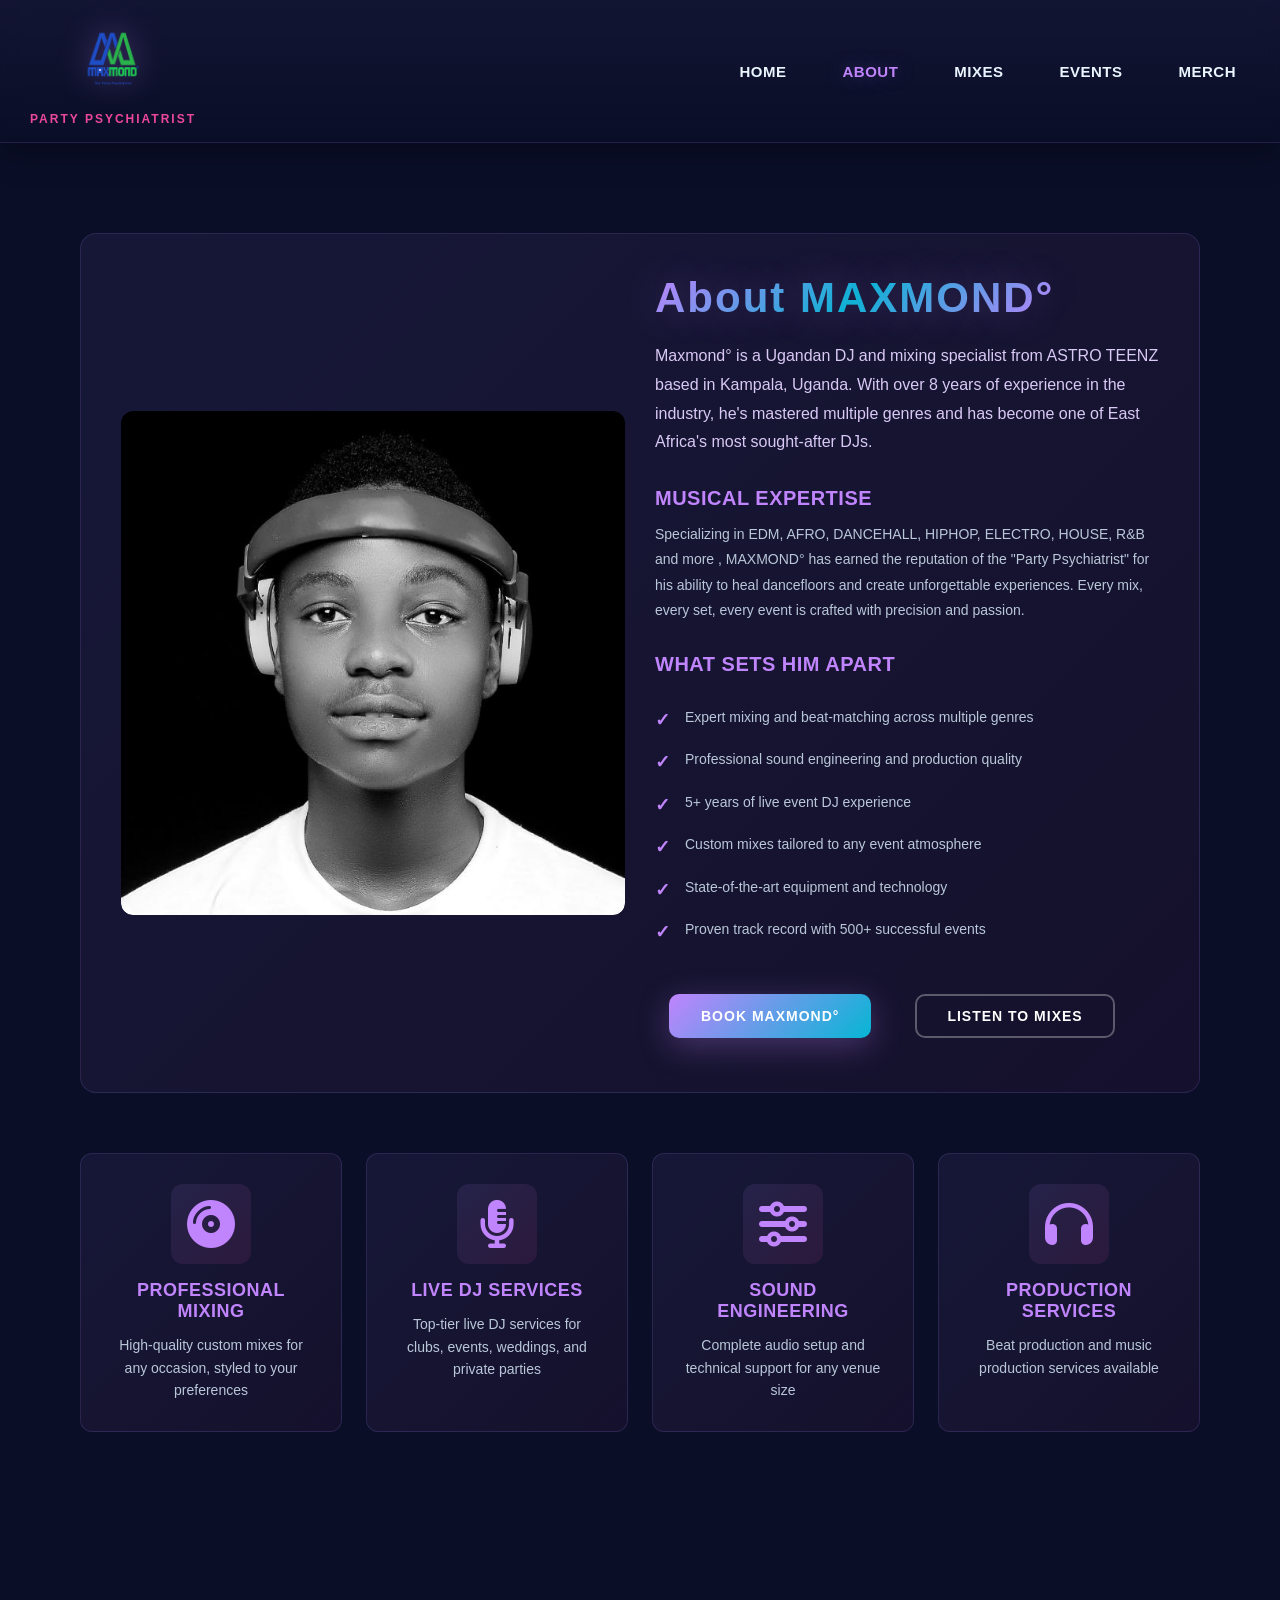
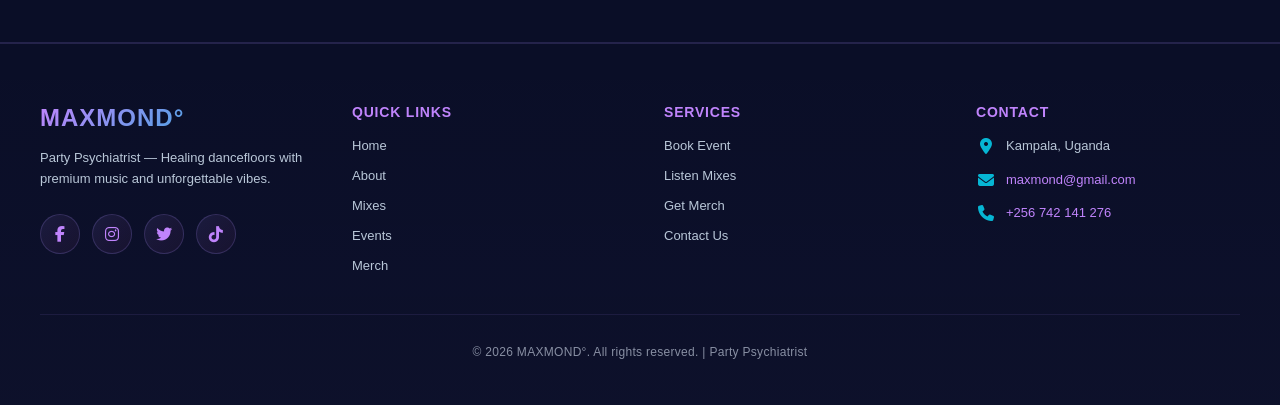
==== about.html @ 0cc54d0d "Add files via upload" ====
<!DOCTYPE html>
<html lang="en">
<head>
<meta charset="UTF-8" />
<meta name="viewport" content="width=device-width, initial-scale=1" />
<title>About MAXMOND° — DJ Profile</title>
<link rel="stylesheet" href="https://cdnjs.cloudflare.com/ajax/libs/font-awesome/6.4.0/css/all.min.css">
<link rel="stylesheet" href="style.css" />
</head>
<body>
<header class="site-header">
  <div class="brand">
    <div class="logo">
      <a href="index.html">
        <img src="images/logo.png"  alt="Maxmond Logo" class="logo-img">
      </a>
    </div>
    <div class="tag">Party Psychiatrist</div>
  </div>
  <button class="menu-btn" id="menuBtn">☰</button>
  <nav class="nav" id="nav">
    <a href="index.html" class="nav-link">Home</a>
    <a href="about.html" class="nav-link active">About</a>
    <a href="mixes.html" class="nav-link">Mixes</a>
    <a href="events.html" class="nav-link">Events</a>
    <a href="merch.html" class="nav-link">Merch</a>
  </nav>
</header>

<main class="container">
  <!-- ABOUT HERO -->
  <section class="about-hero">
    <div class="about-image-container">
      <img src="images/about-dj.jpg" alt="DJ MAXMOND portrait" class="about-image">
    </div>
    <div class="about-text">
      <h1 class="neon">About MAXMOND°</h1>
      <p class="about-intro">Maxmond° is a Ugandan DJ and mixing specialist from ASTRO TEENZ based in Kampala, Uganda. With over 8 years of experience in the industry, he's mastered multiple genres and has become one of East Africa's most sought-after DJs.</p>
      
      <div class="about-content">
        <h2>Musical Expertise</h2>
        <p>Specializing in EDM, AFRO, DANCEHALL, HIPHOP, ELECTRO, HOUSE, R&B and more , MAXMOND° has earned the reputation of the "Party Psychiatrist" for his ability to heal dancefloors and create unforgettable experiences. Every mix, every set, every event is crafted with precision and passion.</p>
      </div>

      <div class="about-content">
        <h2>What Sets Him Apart</h2>
        <ul class="about-list">
          <li>Expert mixing and beat-matching across multiple genres</li>
          <li>Professional sound engineering and production quality</li>
          <li>5+ years of live event DJ experience</li>
          <li>Custom mixes tailored to any event atmosphere</li>
          <li>State-of-the-art equipment and technology</li>
          <li>Proven track record with 500+ successful events</li>
        </ul>
      </div>

      <div class="about-cta">
        <a href="events.html" class="btn primary">Book MAXMOND°</a>
        <a href="mixes.html" class="btn ghost">Listen to Mixes</a>
      </div>
    </div>
  </section>

  <!-- SERVICES SECTION -->
  <section class="services-grid">
    <div class="service-card">
      <div class="service-icon">
        <i class="fas fa-compact-disc"></i>
      </div>
      <h3>Professional Mixing</h3>
      <p>High-quality custom mixes for any occasion, styled to your preferences</p>
    </div>

    <div class="service-card">
      <div class="service-icon">
        <i class="fas fa-microphone-alt"></i>
      </div>
      <h3>Live DJ Services</h3>
      <p>Top-tier live DJ services for clubs, events, weddings, and private parties</p>
    </div>

    <div class="service-card">
      <div class="service-icon">
        <i class="fas fa-sliders-h"></i>
      </div>
      <h3>Sound Engineering</h3>
      <p>Complete audio setup and technical support for any venue size</p>
    </div>

    <div class="service-card">
      <div class="service-icon">
        <i class="fas fa-headphones"></i>
      </div>
      <h3>Production Services</h3>
      <p>Beat production and music production services available</p>
    </div>
  </section>

</main>






<footer class="site-footer">
  <div class="footer-content">
    <!-- Brand Section -->
    <div class="footer-section">
      <h3 class="footer-title">MAXMOND°</h3>
      <p class="footer-desc">Party Psychiatrist — Healing dancefloors with premium music and unforgettable vibes.</p>
      <div class="footer-socials">
        <a href="https://facebook.com/maxmonddj256" target="_blank" title="Facebook"><i class="fab fa-facebook-f"></i></a>
        <a href="https://instagram.com/maxmonddj256" target="_blank" title="Instagram"><i class="fab fa-instagram"></i></a>
        <a href="https://x.com/maxmonddj256" target="_blank" title="Twitter"><i class="fab fa-twitter"></i></a>
        <a href="https://www.tiktok.com/@maxmonddj256" target="_blank" title="TikTok"><i class="fab fa-tiktok"></i></a>
      </div>
    </div>

    <!-- Quick Links -->
    <div class="footer-section">
      <h4 class="footer-heading">Quick Links</h4>
      <ul class="footer-links">
        <li><a href="index.html">Home</a></li>
        <li><a href="about.html">About</a></li>
        <li><a href="mixes.html">Mixes</a></li>
        <li><a href="events.html">Events</a></li>
        <li><a href="merch.html">Merch</a></li>
      </ul>
    </div>

    <!-- Services -->
    <div class="footer-section">
      <h4 class="footer-heading">Services</h4>
      <ul class="footer-links">
        <li><a href="events.html">Book Event</a></li>
        <li><a href="mixes.html">Listen Mixes</a></li>
        <li><a href="merch.html">Get Merch</a></li>
        <li><a href="https://wa.me/256742141276" target="_blank">Contact Us</a></li>
      </ul>
    </div>

    <!-- Contact -->
    <div class="footer-section">
      <h4 class="footer-heading">Contact</h4>
      <div class="footer-contact">
        <p><i class="fas fa-map-marker-alt"></i> Kampala, Uganda</p>
        <p><i class="fas fa-envelope"></i> <a href="mailto:maxmond@gmail.com">maxmond@gmail.com</a></p>
        <p><i class="fas fa-phone"></i> <a href="https://wa.me/256742141276">+256 742 141 276</a></p>
      </div>
    </div>
  </div>

  <!-- Copyright -->
  <div class="footer-bottom">
    <p>&copy; <span id="year"></span> MAXMOND°. All rights reserved. | Party Psychiatrist</p>
    <!-- <div class="footer-links-bottom">
      <a href="#">Privacy Policy</a> • <a href="#">Terms of Service</a>
    </div>
  </div> -->
</footer>

<script src="script.js"></script>
</body>
</html>
---- style.css ----
:root{
  --bg-dark:#0a0e27;       /* professional dark blue-black */
  --bg-darker:#050812;
  --neon:#a78bfa;          /* softer neon purple */
  --neon-bright:#c084fc;
  --neon-accent:#7c3aed;
  --accent-pink:#ec4899;
  --accent-cyan:#06b6d4;
  --muted:#b9c7d8;
  --glass:rgba(255,255,255,0.02);
  --max-w:1200px;
}

/* Reset */
*{box-sizing:border-box;margin:0;padding:0; max-width: 100%;
    }
    body {
  margin: 0;
  padding: 0;
  overflow-x: hidden;
}
html,body{height:100%;font-family:Inter,"Tahoma",sans-serif;color:#e9eef8;background:var(--bg-dark); }
img{max-width:100%;display:block;border-radius:8px;}

/* Header */
.site-header{
  position:sticky;top:0;z-index:60;display:flex;align-items:center;justify-content:space-between;padding:16px 30px;
  background: linear-gradient(180deg, rgba(167,139,250,0.06), rgba(10,14,39,0.95));
  border-bottom:1px solid rgba(167,139,250,0.1);
  backdrop-filter: blur(12px);
  box-shadow: 0 8px 32px rgba(0,0,0,0.3);
}
.brand{display:flex;flex-direction:column;align-items:center;gap:8px;}
.logo-text{font-size:32px;font-weight:900;background: linear-gradient(135deg, var(--neon-bright), var(--accent-cyan));-webkit-background-clip:text;-webkit-text-fill-color:transparent;text-shadow:0 0 20px rgba(192,132,250,0.5);letter-spacing:1px;}
.tag{font-size:12px;color:var(--accent-pink);text-transform:uppercase;letter-spacing:2px;font-weight:700;}
.nav{display:flex;gap:28px;align-items:center;}
.nav-link{color:#e9f5ff;text-decoration:none;padding:8px 14px;border-radius:6px;font-weight:600;font-size:15px;transition:all 0.3s ease;position:relative;text-transform:uppercase;letter-spacing:0.5px;}
.nav-link::after{content:'';position:absolute;bottom:0;left:0;width:0;height:2px;background:linear-gradient(90deg, var(--neon-bright), var(--accent-cyan));transition:width 0.3s ease;}
.nav-link:hover::after{width:100%;}
.nav-link.active{color:var(--neon-bright);text-shadow:0 0 20px rgba(167,139,250,0.4);}
.menu-btn{display:none;color:var(--neon-bright);font-size:24px;cursor:pointer;background:transparent;border:none;transition:all 0.3s ease;}
.menu-btn.active{color:var(--accent-pink);}

@media (max-width:900px){
  .menu-btn{display:block;}
  .nav{position:fixed;right:-320px;top:70px;flex-direction:column;background:rgba(6,5,16,0.96);padding:20px;width:280px;height:calc(100% - 90px);transition:0.28s;}
  .nav.show{right:8px;}
}

/* logo designs */
.logo {
  display: flex;
  align-items: center;
  justify-content: center;
  padding: 8px;
}

.logo-img {
    height: 72px;      
    width: auto;       
    object-fit: contain;
    transition: transform 0.3s ease, filter 0.3s ease;
    filter: drop-shadow(0 0 16px rgba(192,132,250,0.4));
}
.logo-img:hover {
    transform: scale(1.12);
    filter: drop-shadow(0 0 24px rgba(192,132,250,0.7));
}

/* HERO VIDEO */
.hero-vid{
  position:relative;height:65vh;display:flex;align-items:center;justify-content:center;overflow:hidden;
}
.hero-video{
  position:absolute;inset:0;width:100%;height:100%;object-fit:cover;filter:brightness(0.35) saturate(1.2) contrast(1.1);
}
.hero-overlay{
  position:absolute;inset:0;background:linear-gradient(180deg, rgba(10,14,39,0.4), rgba(5,8,20,0.6)), radial-gradient(circle at 30% 50%, rgba(167,139,250,0.08), transparent 50%);mix-blend-mode:overlay;
}
.hero-content{
  position:relative;z-index:5;text-align:center;padding:40px;max-width:1000px;animation:slideInUp 0.8s ease;
}
.neon{
  font-size:64px;
  margin:0;
  background: linear-gradient(135deg, var(--neon-bright), var(--accent-cyan), var(--neon-bright));
  -webkit-background-clip:text;
  -webkit-text-fill-color:transparent;
  background-clip:text;
  text-shadow:0 0 40px rgba(192,132,250,0.3);
  display: inline-block;
  animation: float 3s ease-in-out infinite, pulse 2s ease-in-out infinite alternate;
  font-weight:900;
  letter-spacing:2px;
}
@keyframes float {
    0% { transform: translateY(0px); }
    50% { transform: translateY(-20px); }
    100% { transform: translateY(0px); }
}
@keyframes pulse {
    0% { filter: drop-shadow(0 0 20px rgba(192,132,250,0.3)); }
    100% { filter: drop-shadow(0 0 40px rgba(192,132,250,0.6)); }
}
@keyframes slideInUp {
    from { opacity:0; transform:translateY(40px); }
    to { opacity:1; transform:translateY(0); }
}
.neon-sub{margin-top:18px;color:#d9c9f5;opacity:0.9;font-size:18px;letter-spacing:0.5px;}
.btn{display:inline-block;padding:14px 32px;border-radius:10px;text-decoration:none;font-weight:700;margin:14px;border:none;cursor:pointer;transition:all 0.3s ease;text-transform:uppercase;letter-spacing:1px;font-size:14px;}
.btn.primary{background:linear-gradient(135deg, var(--neon-bright), var(--accent-cyan));color:#fff;box-shadow:0 8px 32px rgba(192,132,250,0.3);position:relative;overflow:hidden;}
.btn.primary::before{content:'';position:absolute;top:50%;left:-50%;width:200%;height:200%;background:radial-gradient(circle, rgba(255,255,255,0.3), transparent);transform:translate(-50%,-50%);opacity:0;transition:opacity 0.3s;}
.btn.primary:hover{transform:translateY(-3px);box-shadow:0 14px 48px rgba(192,132,250,0.5);}
.btn.ghost{background:transparent;color:#fff;border:2px solid rgba(255,255,255,0.3);padding:12px 30px;}
.btn.ghost:hover{border-color:var(--neon-bright);color:var(--neon-bright);box-shadow:0 0 20px rgba(192,132,250,0.3);}

/* SLIDESHOW */
.slideshow-section{position:relative;height:38vh;display:flex;align-items:center;justify-content:center;margin-top:30px;overflow:hidden;background:var(--bg-darker);}
.slideshow{position:absolute;inset:0;z-index:0;}
.slide{position:absolute;inset:0;background-size:cover;background-position:center;opacity:0;transition:opacity 1.2s ease;}
.slide.show{opacity:1;}
.slideshow-content{position:relative;z-index:6;background:linear-gradient(135deg, rgba(10,14,39,0.75), rgba(20,15,50,0.85));padding:40px;border-radius:16px;max-width:900px;text-align:center;border:1px solid rgba(167,139,250,0.15);backdrop-filter:blur(10px);}
.slideshow-content h2{color:var(--neon-bright);font-size:36px;margin-bottom:12px;}

/* FEATURED GRID / ALBUMS */
.container{max-width:var(--max-w);margin:0 auto;padding:50px 40px;overflow:hidden;}
.featured-grid{display:grid;grid-template-columns:repeat(3,1fr);gap:28px;}
.album-card{background:linear-gradient(135deg, rgba(167,139,250,0.05), rgba(236,72,153,0.02));padding:20px;border-radius:14px;border:1px solid rgba(167,139,250,0.15);display:flex;flex-direction:column;gap:14px;transition:all 0.4s ease;position:relative;overflow:hidden;}
.album-card::before{content:'';position:absolute;top:0;left:0;width:100%;height:1px;background:linear-gradient(90deg, transparent, rgba(167,139,250,0.5), transparent);opacity:0;}
.album-card:hover{transform:translateY(-8px);border-color:rgba(167,139,250,0.4);box-shadow:0 20px 60px rgba(192,132,250,0.2);}
.album-card:hover::before{opacity:1;}
.album-cover{width:100%;height:160px;object-fit:cover;border-radius:10px;box-shadow:0 16px 48px rgba(122,75,255,0.15);transition:transform 0.4s ease;}
.album-card:hover .album-cover{transform:scale(1.05);}
.album-info h3{color:var(--neon-bright);margin:0;font-size:18px;}
.album-info p.meta{color:#b9c7d8;font-size:12px;margin:6px 0 0 0;}
.album-controls{display:flex;gap:12px;align-items:center;justify-content:space-between;}
.download-btn{background:linear-gradient(135deg, var(--neon-bright), var(--accent-pink));color:#fff;padding:10px 16px;border-radius:8px;font-weight:700;text-decoration:none;transition:all 0.3s ease;text-transform:uppercase;font-size:12px;letter-spacing:0.5px;}
.download-btn:hover{transform:translateY(-2px);box-shadow:0 8px 24px rgba(192,132,250,0.3);}

/* EQUALIZER ANIMATION */
.equalizer-wrapper{position:relative;display:flex;align-items:center;gap:10px;flex:1;}
.equalizer-wrapper audio{flex:1;height:32px;border-radius:6px;background:rgba(167,139,250,0.05);border:1px solid rgba(167,139,250,0.15);}
.equalizer{display:flex;gap:3px;height:24px;align-items:end;}
.equalizer span{
  display:block;width:4px;height:6px;background:linear-gradient(to top, var(--accent-cyan), var(--neon-bright));border-radius:2px;
  animation: equalizer 0.6s infinite alternate;
}
.equalizer span:nth-child(2){animation-delay:0.08s;}
.equalizer span:nth-child(3){animation-delay:0.16s;}
.equalizer span:nth-child(4){animation-delay:0.24s;}
.equalizer span:nth-child(5){animation-delay:0.32s;}
@keyframes equalizer{0%{height:6px;}50%{height:18px;}100%{height:6px;}}

/* STATS SECTION */
.stats-section {
  display: grid;
  grid-template-columns: repeat(auto-fit, minmax(200px, 1fr));
  gap: 30px;
  margin: 60px 0;
  padding: 40px;
  background: linear-gradient(135deg, rgba(167,139,250,0.08), rgba(236,72,153,0.05));
  border-radius: 16px;
  border: 1px solid rgba(167,139,250,0.15);
}

.stat {
  text-align: center;
}

.stat-number {
  font-size: 48px;
  font-weight: 900;
  background: linear-gradient(135deg, var(--neon-bright), var(--accent-cyan));
  -webkit-background-clip: text;
  -webkit-text-fill-color: transparent;
  background-clip: text;
  margin-bottom: 10px;
}

.stat-label {
  color: #b9c7d8;
  font-size: 15px;
  text-transform: uppercase;
  letter-spacing: 1px;
  font-weight: 600;
}

.featured-section {
  margin-top: 40px;
}

/* FOOTER */
.site-footer {
  margin-top: 100px;
  padding: 60px 40px 0;
  border-top: 2px solid rgba(167, 139, 250, 0.15);
  background: linear-gradient(180deg, transparent, rgba(167, 139, 250, 0.02));
}

.footer-content {
  display: grid;
  grid-template-columns: repeat(auto-fit, minmax(240px, 1fr));
  gap: 48px;
  max-width: var(--max-w);
  margin: 0 auto 40px;
}

.footer-section {
  display: flex;
  flex-direction: column;
  gap: 16px;
}

.footer-title {
  color: var(--neon-bright);
  font-size: 24px;
  font-weight: 900;
  margin: 0;
  text-transform: uppercase;
  letter-spacing: 1px;
  background: linear-gradient(135deg, var(--neon-bright), var(--accent-cyan));
  -webkit-background-clip: text;
  -webkit-text-fill-color: transparent;
  background-clip: text;
}

.footer-desc {
  color: #b9c7d8;
  font-size: 13px;
  line-height: 1.6;
  margin: 0;
}

.footer-heading {
  color: var(--neon-bright);
  font-size: 14px;
  font-weight: 700;
  margin: 0;
  text-transform: uppercase;
  letter-spacing: 0.8px;
}

.footer-links {
  list-style: none;
  display: flex;
  flex-direction: column;
  gap: 12px;
  margin: 0;
  padding: 0;
}

.footer-links a {
  color: #b9c7d8;
  text-decoration: none;
  font-size: 13px;
  transition: all 0.3s ease;
  display: inline-block;
}

.footer-links a:hover {
  color: var(--neon-bright);
  text-shadow: 0 0 12px rgba(192, 132, 250, 0.4);
  transform: translateX(4px);
}

.footer-socials {
  display: flex;
  gap: 12px;
  margin-top: 8px;
  flex-wrap: wrap;
}

.footer-socials a {
  width: 40px;
  height: 40px;
  border-radius: 50%;
  display: flex;
  align-items: center;
  justify-content: center;
  background: linear-gradient(135deg, rgba(167, 139, 250, 0.1), rgba(236, 72, 153, 0.05));
  border: 1px solid rgba(167, 139, 250, 0.2);
  color: var(--neon-bright);
  transition: all 0.3s ease;
  text-decoration: none;
}

.footer-socials a:hover {
  background: linear-gradient(135deg, var(--neon-bright), var(--accent-pink));
  border-color: var(--neon-bright);
  color: #fff;
  transform: translateY(-4px);
  box-shadow: 0 8px 24px rgba(192, 132, 250, 0.3);
}

.footer-socials i {
  font-size: 16px;
}

.footer-contact {
  display: flex;
  flex-direction: column;
  gap: 14px;
}

.footer-contact p {
  color: #b9c7d8;
  font-size: 13px;
  margin: 0;
  display: flex;
  align-items: center;
  gap: 10px;
  line-height: 1.5;
}

.footer-contact i {
  color: var(--accent-cyan);
  font-size: 16px;
  width: 20px;
  text-align: center;
}

.footer-contact a {
  color: var(--neon-bright);
  text-decoration: none;
  transition: all 0.3s ease;
}

.footer-contact a:hover {
  text-shadow: 0 0 12px rgba(192, 132, 250, 0.4);
}

.footer-bottom {
  border-top: 1px solid rgba(167, 139, 250, 0.1);
  padding: 30px 0;
  text-align: center;
  margin: 0 auto;
  max-width: var(--max-w);
}

.footer-bottom p {
  color: #888fa3;
  font-size: 12px;
  margin: 0 0 16px 0;
  letter-spacing: 0.3px;
}

.footer-links-bottom {
  display: flex;
  justify-content: center;
  gap: 20px;
  flex-wrap: wrap;
}

.footer-links-bottom a {
  color: #888fa3;
  text-decoration: none;
  font-size: 12px;
  transition: all 0.3s ease;
}

.footer-links-bottom a:hover {
  color: var(--neon-bright);
  text-shadow: 0 0 12px rgba(192, 132, 250, 0.3);
}

/* FOOTER RESPONSIVE */
@media (max-width: 900px) {
  .footer-content {
    grid-template-columns: repeat(2, 1fr);
    gap: 32px;
  }

  .site-footer {
    padding: 50px 30px 0;
  }
}

@media (max-width: 600px) {
  .footer-content {
    grid-template-columns: 1fr;
    gap: 40px;
  }

  .site-footer {
    padding: 40px 20px 0;
    margin-top: 60px;
  }

  .footer-title {
    font-size: 20px;
  }

  .footer-socials {
    gap: 10px;
  }

  .footer-socials a {
    width: 36px;
    height: 36px;
  }

  .footer-socials i {
    font-size: 14px;
  }
}

/* ABOUT PAGE */
.about-hero {
  display: grid;
  grid-template-columns: 1fr 1fr;
  gap: 30px;
  align-items: center;
  margin: 40px 0 60px 0;
  padding: 40px;
  background: linear-gradient(135deg, rgba(167,139,250,0.08), rgba(236,72,153,0.05));
  border-radius: 16px;
  border: 1px solid rgba(167,139,250,0.15);
}

.about-image-container {
  overflow: hidden;
  border-radius: 12px;
}

.about-image {
  width: 100%;
  height: 100%;
  border-radius: 12px;
  object-fit: cover;
  transition: transform 0.4s ease;
}

.about-image-container:hover .about-image {
  transform: scale(1.05);
}

.about-text h1 {
  margin-bottom: 20px;
  font-size: 42px;
}

.about-intro {
  color: #d9c9f5;
  font-size: 16px;
  line-height: 1.8;
  margin-bottom: 30px;
}

.about-content {
  margin-bottom: 30px;
}

.about-content h2 {
  color: var(--neon-bright);
  font-size: 20px;
  margin-bottom: 12px;
  text-transform: uppercase;
  letter-spacing: 0.5px;
}

.about-content p {
  color: #b9c7d8;
  line-height: 1.8;
  font-size: 14px;
}

.about-list {
  list-style: none;
  margin: 20px 0;
}

.about-list li {
  color: #b9c7d8;
  padding: 10px 0;
  padding-left: 30px;
  position: relative;
  line-height: 1.6;
  font-size: 14px;
}

.about-list li::before {
  content: '✓';
  position: absolute;
  left: 0;
  color: var(--neon-bright);
  font-weight: bold;
  font-size: 18px;
}

.about-cta {
  display: flex;
  gap: 16px;
  margin-top: 30px;
  flex-wrap: wrap;
}

@media (max-width: 900px) {
  .about-hero {
    grid-template-columns: 1fr;
  }
}

/* SERVICES GRID */
.services-grid {
  display: grid;
  grid-template-columns: repeat(auto-fit, minmax(250px, 1fr));
  gap: 24px;
  margin-top: 60px;
  margin-bottom: 60px;
}

.service-card {
  background: linear-gradient(135deg, rgba(167,139,250,0.08), rgba(236,72,153,0.05));
  padding: 30px;
  border-radius: 12px;
  border: 1px solid rgba(167,139,250,0.15);
  text-align: center;
  transition: all 0.4s ease;
}

.service-card:hover {
  transform: translateY(-8px);
  border-color: rgba(167,139,250,0.4);
  box-shadow: 0 20px 60px rgba(192,132,250,0.2);
}

.service-icon {
  font-size: 48px;
  color: var(--neon-bright);
  margin-bottom: 16px;
  background: linear-gradient(135deg, rgba(167,139,250,0.1), rgba(236,72,153,0.1));
  width: 80px;
  height: 80px;
  display: flex;
  align-items: center;
  justify-content: center;
  border-radius: 12px;
  margin-left: auto;
  margin-right: auto;
}

.service-card h3 {
  color: var(--neon-bright);
  font-size: 18px;
  margin-bottom: 12px;
  text-transform: uppercase;
  letter-spacing: 0.5px;
}

.service-card p {
  color: #b9c7d8;
  font-size: 14px;
  line-height: 1.6;
}

/* RESPONSIVE */
@media (max-width:1000px){ 
  .featured-grid{grid-template-columns:repeat(2,1fr);}
  .neon{font-size:56px;}
}
@media (max-width:700px){
  .featured-grid{grid-template-columns:1fr;}
  .neon{font-size:42px;}
  .hero-vid{height:55vh;}
  .slideshow-section{height:35vh;}
  .container{padding:30px 20px;}
  .site-header{padding:12px 16px;}
  .nav{gap:16px;}
}

/* MOBILE HERO FALLBACK IMAGE */
@media (max-width:700px){
  .hero-video{display:none;}
  .hero-vid{background-image:url('images/hero-placeholder.jpg');background-size:cover;background-position:center;}
}

/* ADDITIONAL ANIMATIONS AND POLISH */
html {
  scroll-behavior: smooth;
}

body {
  -webkit-font-smoothing: antialiased;
  -moz-osx-font-smoothing: grayscale;
}

/* Text selection styling */
::selection {
  background: rgba(192,132,250,0.4);
  color: #fff;
}

/* Scrollbar styling */
::-webkit-scrollbar {
  width: 10px;
}

::-webkit-scrollbar-track {
  background: var(--bg-dark);
}

::-webkit-scrollbar-thumb {
  background: var(--neon-accent);
  border-radius: 5px;
}

::-webkit-scrollbar-thumb:hover {
  background: var(--neon-bright);
}

/* Link styling */
a {
  transition: all 0.3s ease;
}

/* Button hover scale */
.btn:active {
  transform: translateY(1px);
}

/* Social media styling */
.social-media {
  display: flex;
  justify-content: center;
  gap: 16px;
  padding: 30px 20px;
  flex-wrap: wrap;
}

.social-media a {
  display: inline-flex;
  align-items: center;
  justify-content: center;
  width: 50px;
  height: 50px;
  border-radius: 50%;
  background: linear-gradient(135deg, rgba(167,139,250,0.1), rgba(236,72,153,0.05));
  border: 1px solid rgba(167,139,250,0.2);
  transition: all 0.3s ease;
}

.social-media i {
  font-size: 22px;
  color: var(--neon-bright);
  transition: all 0.3s ease;
}

.social-media a:hover {
  background: linear-gradient(135deg, var(--neon-bright), var(--accent-pink));
  border-color: var(--neon-bright);
  transform: translateY(-6px);
  box-shadow: 0 12px 36px rgba(192,132,250,0.3);
}

.social-media a:hover i {
  color: #fff;
  transform: scale(1.2);
}

/* WhatsApp floating chat bubble */
.whatsapp-chat {
  position: fixed;
  right: 20px;
  bottom: 20px;
  display: flex;
  gap: 12px;
  align-items: center;
  z-index: 999;
  text-decoration: none;
  transform: translateY(0);
  transition: transform 0.3s ease, box-shadow 0.3s ease;
  -webkit-tap-highlight-color: transparent;
}

.whatsapp-bubble {
  width: 52px;
  height: 52px;
  border-radius: 50%;
  display: flex;
  align-items: center;
  justify-content: center;
  background: linear-gradient(135deg, rgba(200, 140, 255, 0.14), rgba(122, 75, 255, 0.1));
  box-shadow: 0 8px 28px rgba(122, 75, 255, 0.08);
  border: 1px solid rgba(255, 255, 255, 0.04);
  transition: all 0.3s ease;
}

.whatsapp-icon {
  width: 28px;
  height: 28px;
  filter: drop-shadow(0 3px 8px rgba(122, 75, 255, 0.08));
}

.whatsapp-label {
  background: rgba(6, 5, 16, 0.94);
  color: #e9e6ff;
  padding: 10px 14px;
  border-radius: 999px;
  font-weight: 700;
  font-size: 13px;
  box-shadow: 0 6px 22px rgba(0, 0, 0, 0.45);
  border: 1px solid rgba(122, 75, 255, 0.06);
  white-space: nowrap;
  text-shadow: 0 0 6px rgba(200, 140, 255, 0.04);
  transition: opacity 0.3s ease;
}

.whatsapp-chat:hover {
  transform: translateY(-8px);
}

.whatsapp-chat:hover .whatsapp-bubble {
  background: linear-gradient(135deg, var(--neon-bright), var(--accent-cyan));
  box-shadow: 0 12px 40px rgba(192, 132, 250, 0.3);
  transform: scale(1.1);
}

.whatsapp-chat:hover .whatsapp-label {
  color: #fff;
  text-shadow: 0 0 12px rgba(192, 132, 250, 0.3);
}

@media (max-width: 520px) {
  .whatsapp-label {
    display: none;
  }

  .whatsapp-bubble {
    width: 48px;
    height: 48px;
  }

  .whatsapp-icon {
    width: 24px;
    height: 24px;
  }

  .whatsapp-chat {
    right: 16px;
    bottom: 16px;
  }
}

/* Audio player custom styling */
audio {
  appearance: none;
  -webkit-appearance: none;
  width: 100%;
  height: 32px;
  border-radius: 6px;
  background: linear-gradient(135deg, rgba(167,139,250,0.08), rgba(236,72,153,0.05));
  border: 1px solid rgba(167,139,250,0.15);
  cursor: pointer;
  outline: none;
}

/* Fade in animation on page load */
@keyframes fadeIn {
  from {
    opacity: 0;
  }
  to {
    opacity: 1;
  }
}

.container {
  animation: fadeIn 0.6s ease-out;
}

/* Default: show menu on desktop */
.nav {
  display: flex;            /* horizontal links */
  gap: 28px;
  position: static;         /* normal header flow */
  flex-direction: row;
  background: none;
  padding: 0;
}

/* Mobile styles */
@media (max-width: 768px) {
  .menu-btn {
    display: block;        /* show hamburger */
  }

  .nav {
    display: none;          /* hide menu by default on mobile */
    flex-direction: column;
    position: fixed;
    top: 60px;              /* below header */
    right: 0;
    background: linear-gradient(135deg, rgba(10,14,39,0.98), rgba(5,8,20,0.99));
    padding: 20px;
    width: 100%;
    max-width: 280px;
    border-radius: 0 0 8px 0;
    gap: 16px;
    z-index: 100;
    border-left: 1px solid rgba(167,139,250,0.15);
  }

  .nav.show {
    display: flex;          /* show menu when active */
  }

  .nav-link {
    padding: 12px 16px;
    border-radius: 8px;
    transition: all 0.3s ease;
  }

  .nav-link:hover {
    background: rgba(167,139,250,0.1);
  }
}

/* ===== EVENTS PAGE STYLES ===== */

.events-hero {
  position: relative;
  height: 60vh;
  display: flex;
  align-items: center;
  justify-content: center;
  overflow: hidden;
  background: linear-gradient(135deg, rgba(167, 139, 250, 0.15), rgba(236, 72, 153, 0.1));
  border-bottom: 2px solid rgba(167, 139, 250, 0.2);
}

.events-hero::before {
  content: '';
  position: absolute;
  inset: 0;
  background: radial-gradient(circle at 30% 50%, rgba(167, 139, 250, 0.08), transparent 50%);
}

.events-hero-content {
  position: relative;
  z-index: 5;
  text-align: center;
  padding: 40px;
  max-width: 1000px;
}

.events-hero .neon {
  font-size: 56px;
}

.hero-subtitle {
  color: #d9c9f5;
  font-size: 18px;
  margin-top: 20px;
  line-height: 1.6;
}

.events-grid {
  display: grid;
  grid-template-columns: repeat(auto-fit, minmax(280px, 1fr));
  gap: 32px;
  margin: 60px 0;
}

.event-card {
  background: linear-gradient(135deg, rgba(167, 139, 250, 0.05), rgba(236, 72, 153, 0.02));
  padding: 32px;
  border-radius: 16px;
  border: 1px solid rgba(167, 139, 250, 0.15);
  transition: all 0.4s ease;
  position: relative;
  overflow: hidden;
  display: flex;
  flex-direction: column;
  gap: 16px;
}

.event-card::before {
  content: '';
  position: absolute;
  top: 0;
  left: 0;
  width: 100%;
  height: 3px;
  background: linear-gradient(90deg, var(--neon-bright), var(--accent-cyan), transparent);
  opacity: 0;
  transition: opacity 0.3s ease;
}

.event-card:hover {
  transform: translateY(-12px);
  border-color: rgba(167, 139, 250, 0.4);
  box-shadow: 0 24px 64px rgba(192, 132, 250, 0.25);
}

.event-card:hover::before {
  opacity: 1;
}

.event-icon {
  font-size: 42px;
  color: var(--neon-bright);
  height: 60px;
  width: 60px;
  display: flex;
  align-items: center;
  justify-content: center;
  background: linear-gradient(135deg, rgba(167, 139, 250, 0.12), rgba(236, 72, 153, 0.08));
  border-radius: 12px;
}

.event-header {
  text-align: left;
}

.event-header h3 {
  color: var(--neon-bright);
  font-size: 22px;
  margin: 0 0 8px 0;
  text-transform: uppercase;
  letter-spacing: 0.5px;
}

.event-frequency {
  color: var(--accent-pink);
  font-size: 12px;
  text-transform: uppercase;
  letter-spacing: 1px;
  font-weight: 700;
}

.event-details {
  flex-grow: 1;
}

.event-details .location {
  color: #b9c7d8;
  font-size: 14px;
  margin-bottom: 12px;
  display: flex;
  align-items: center;
  gap: 8px;
}

.event-details .location i {
  color: var(--accent-cyan);
  font-size: 16px;
}

.event-details .description {
  color: #b9c7d8;
  font-size: 14px;
  line-height: 1.6;
  margin: 0;
}

.booking-section {
  background: linear-gradient(135deg, rgba(167, 139, 250, 0.08), rgba(236, 72, 153, 0.05));
  border-radius: 16px;
  border: 1px solid rgba(167, 139, 250, 0.15);
  padding: 50px 40px;
  margin-top: 80px;
}

.booking-header {
  text-align: center;
  margin-bottom: 40px;
}

.section-title {
  color: var(--neon-bright);
  font-size: 32px;
  margin-bottom: 12px;
  text-transform: uppercase;
  letter-spacing: 1px;
}

.booking-header p {
  color: #b9c7d8;
  font-size: 16px;
}

.form-grid {
  display: grid;
  grid-template-columns: repeat(auto-fit, minmax(200px, 1fr));
  gap: 24px;
  margin-bottom: 24px;
}

.form-group {
  display: flex;
  flex-direction: column;
}

.form-group.full-width {
  grid-column: 1 / -1;
}

.form-group label {
  color: var(--neon-bright);
  margin-bottom: 8px;
  font-weight: 600;
  font-size: 14px;
  text-transform: uppercase;
  letter-spacing: 0.5px;
}

.form-group input,
.form-group textarea {
  padding: 14px;
  border-radius: 8px;
  border: 1px solid rgba(167, 139, 250, 0.2);
  background: rgba(167, 139, 250, 0.05);
  color: #fff;
  font-family: inherit;
  font-size: 14px;
  transition: all 0.3s ease;
}

.form-group input:focus,
.form-group textarea:focus {
  outline: none;
  border-color: rgba(167, 139, 250, 0.5);
  background: rgba(167, 139, 250, 0.1);
  box-shadow: 0 0 20px rgba(167, 139, 250, 0.2);
}

.form-group input::placeholder,
.form-group textarea::placeholder {
  color: rgba(255, 255, 255, 0.4);
}

.booking-form button {
  width: 100%;
  margin-top: 20px;
}

/* ===== MERCH PAGE STYLES ===== */

.merch-hero {
  position: relative;
  height: 60vh;
  display: flex;
  align-items: center;
  justify-content: center;
  overflow: hidden;
  background: linear-gradient(135deg, rgba(236, 72, 153, 0.15), rgba(167, 139, 250, 0.1));
  border-bottom: 2px solid rgba(236, 72, 153, 0.2);
}

.merch-hero::before {
  content: '';
  position: absolute;
  inset: 0;
  background: radial-gradient(circle at 70% 30%, rgba(236, 72, 153, 0.08), transparent 50%);
}

.merch-hero-content {
  position: relative;
  z-index: 5;
  text-align: center;
  padding: 40px;
  max-width: 1000px;
}

.merch-hero .neon {
  font-size: 56px;
}

.merch-intro {
  text-align: center;
  margin: 40px 0 60px 0;
}

.merch-intro h2 {
  color: var(--neon-bright);
  font-size: 32px;
  margin-bottom: 16px;
  text-transform: uppercase;
  letter-spacing: 1px;
}

.merch-intro p {
  color: #b9c7d8;
  font-size: 16px;
  line-height: 1.6;
}

.merch-grid {
  display: grid;
  grid-template-columns: repeat(auto-fit, minmax(250px, 1fr));
  gap: 32px;
  margin: 60px 0;
}

.merch-card {
  background: linear-gradient(135deg, rgba(167, 139, 250, 0.05), rgba(236, 72, 153, 0.02));
  border-radius: 14px;
  border: 1px solid rgba(167, 139, 250, 0.15);
  overflow: hidden;
  transition: all 0.4s ease;
  display: flex;
  flex-direction: column;
  height: 100%;
}

.merch-card:hover {
  transform: translateY(-12px);
  border-color: rgba(167, 139, 250, 0.4);
  box-shadow: 0 24px 64px rgba(192, 132, 250, 0.25);
}

.merch-image-container {
  position: relative;
  height: 280px;
  overflow: hidden;
  background: linear-gradient(135deg, rgba(167, 139, 250, 0.1), rgba(236, 72, 153, 0.05));
}

.merch-image {
  width: 100%;
  height: 100%;
  object-fit: cover;
  transition: transform 0.4s ease;
}

.merch-card:hover .merch-image {
  transform: scale(1.08);
}

.product-badge {
  position: absolute;
  top: 16px;
  right: 16px;
  background: linear-gradient(135deg, var(--neon-bright), var(--accent-cyan));
  color: #fff;
  padding: 6px 14px;
  border-radius: 20px;
  font-size: 11px;
  font-weight: 700;
  text-transform: uppercase;
  letter-spacing: 0.5px;
}

.product-badge.popular {
  background: linear-gradient(135deg, var(--accent-pink), var(--neon-bright));
}

.merch-info {
  padding: 24px;
  display: flex;
  flex-direction: column;
  gap: 12px;
  flex-grow: 1;
}

.merch-info h3 {
  color: var(--neon-bright);
  font-size: 18px;
  margin: 0;
  text-transform: uppercase;
  letter-spacing: 0.5px;
}

.product-desc {
  color: #b9c7d8;
  font-size: 13px;
  line-height: 1.5;
  margin: 0;
  flex-grow: 1;
}

.price-tag {
  color: var(--accent-cyan);
  font-size: 24px;
  font-weight: 900;
  margin: 8px 0;
}

.shipping-info {
  background: linear-gradient(135deg, rgba(167, 139, 250, 0.08), rgba(236, 72, 153, 0.05));
  border-radius: 16px;
  border: 1px solid rgba(167, 139, 250, 0.15);
  padding: 50px 40px;
  margin: 80px 0 40px 0;
}

.shipping-info h2 {
  color: var(--neon-bright);
  font-size: 32px;
  text-align: center;
  margin-bottom: 40px;
  text-transform: uppercase;
  letter-spacing: 1px;
}

.info-grid {
  display: grid;
  grid-template-columns: repeat(auto-fit, minmax(250px, 1fr));
  gap: 32px;
}

.info-card {
  text-align: center;
}

.info-icon {
  font-size: 48px;
  color: var(--neon-bright);
  margin-bottom: 16px;
}

.info-card h3 {
  color: var(--neon-bright);
  font-size: 18px;
  margin-bottom: 12px;
  text-transform: uppercase;
  letter-spacing: 0.5px;
}

.info-card p {
  color: #b9c7d8;
  font-size: 14px;
  line-height: 1.6;
  margin: 0;
}

/* Responsive adjustments */
@media (max-width: 768px) {
  .events-hero,
  .merch-hero {
    height: 45vh;
  }

  .events-hero .neon,
  .merch-hero .neon {
    font-size: 40px;
  }

  .booking-section {
    padding: 30px 20px;
  }

  .form-grid {
    grid-template-columns: 1fr;
  }

  .merch-image-container {
    height: 220px;
  }

  .merch-grid {
    grid-template-columns: repeat(auto-fit, minmax(200px, 1fr));
    gap: 20px;
  }
}

/* ===== MIXES PAGE STYLES ===== */

.mixes-hero {
  position: relative;
  height: 50vh;
  display: flex;
  align-items: center;
  justify-content: center;
  overflow: hidden;
  background: linear-gradient(135deg, rgba(122, 75, 255, 0.15), rgba(167, 139, 250, 0.1));
  border-bottom: 2px solid rgba(167, 139, 250, 0.2);
  margin-bottom: 60px;
}

.mixes-hero::before {
  content: '';
  position: absolute;
  inset: 0;
  background: radial-gradient(circle at 50% 50%, rgba(167, 139, 250, 0.1), transparent 60%);
}

.mixes-hero-content {
  position: relative;
  z-index: 5;
  text-align: center;
  padding: 40px;
  max-width: 1000px;
}

.mixes-hero .neon {
  font-size: 56px;
}

.mixes-intro {
  text-align: center;
  margin-bottom: 50px;
}

.mixes-intro h2 {
  color: var(--neon-bright);
  font-size: 32px;
  margin-bottom: 16px;
  text-transform: uppercase;
  letter-spacing: 1px;
}

.mixes-intro p {
  color: #b9c7d8;
  font-size: 16px;
  line-height: 1.6;
}

@media (max-width: 768px) {
  .mixes-hero {
    height: 45vh;
    margin-bottom: 40px;
  }

  .mixes-hero .neon {
    font-size: 40px;
  }
}
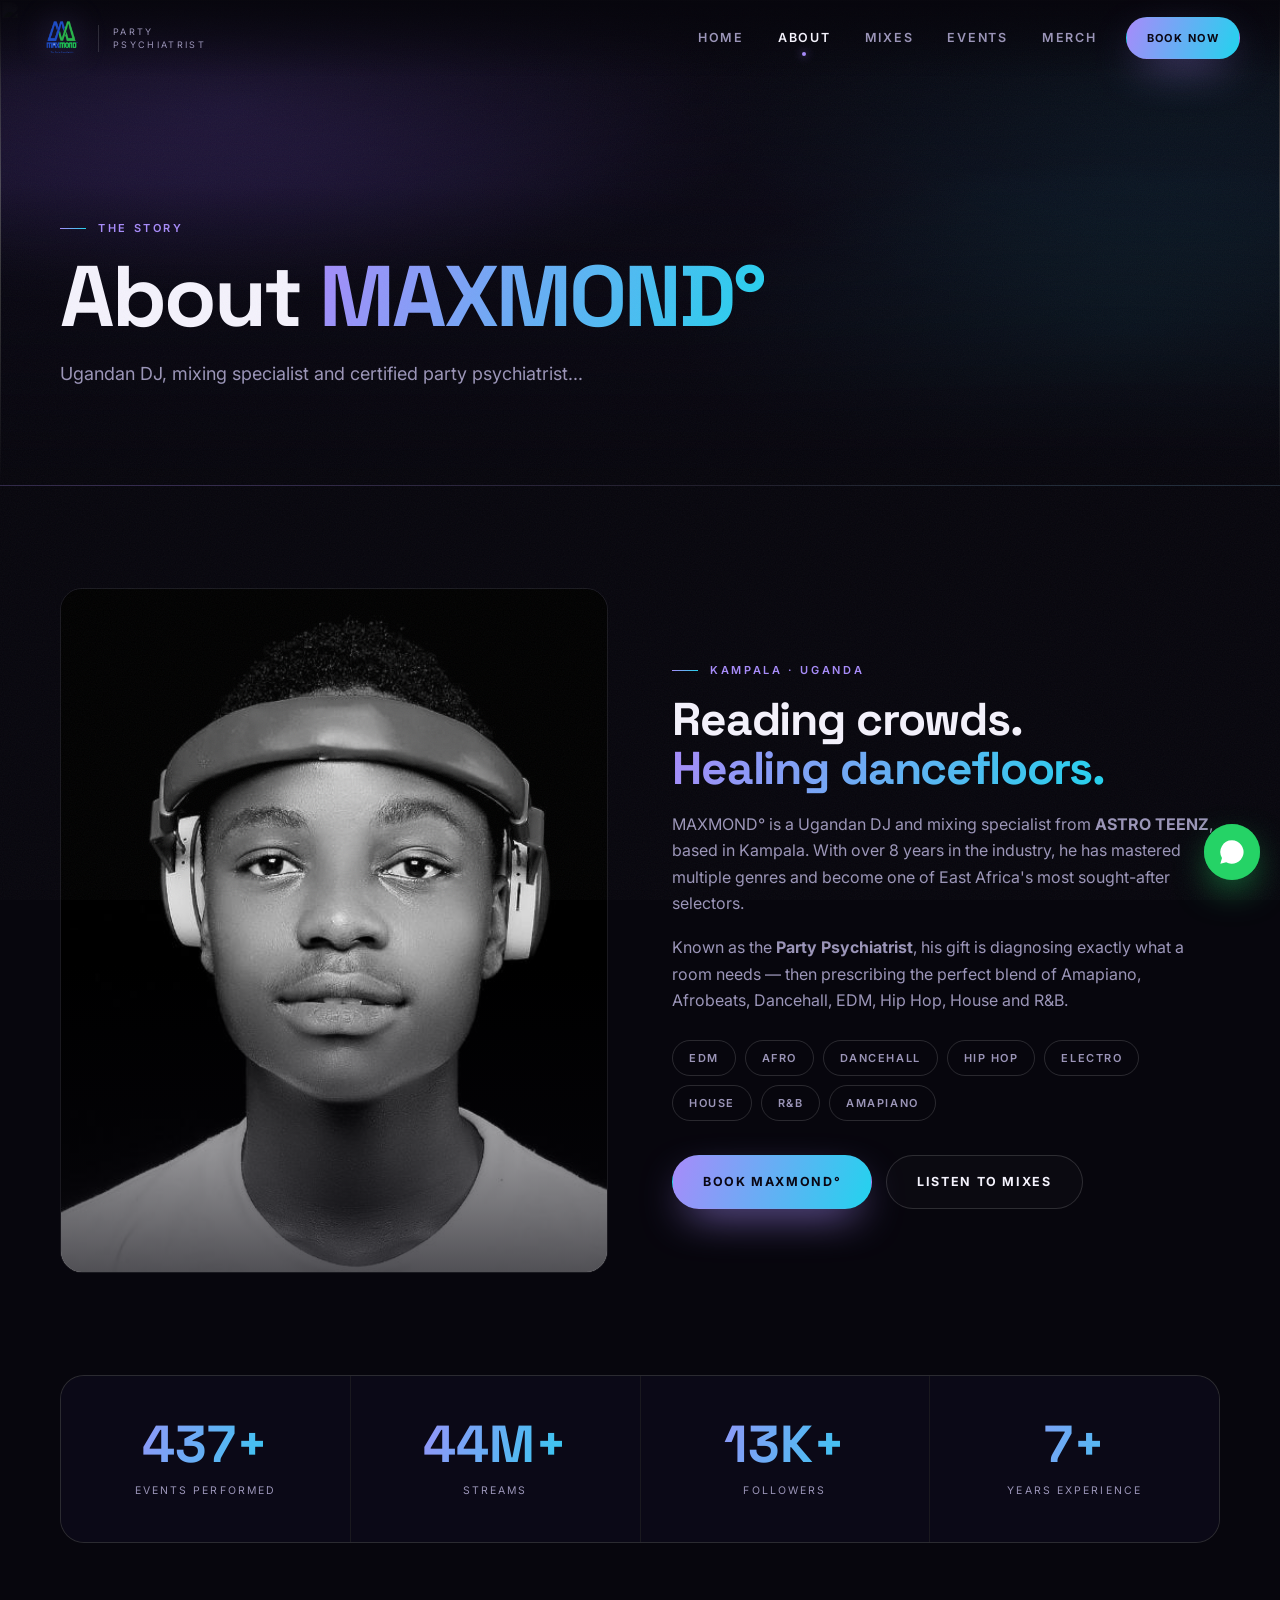
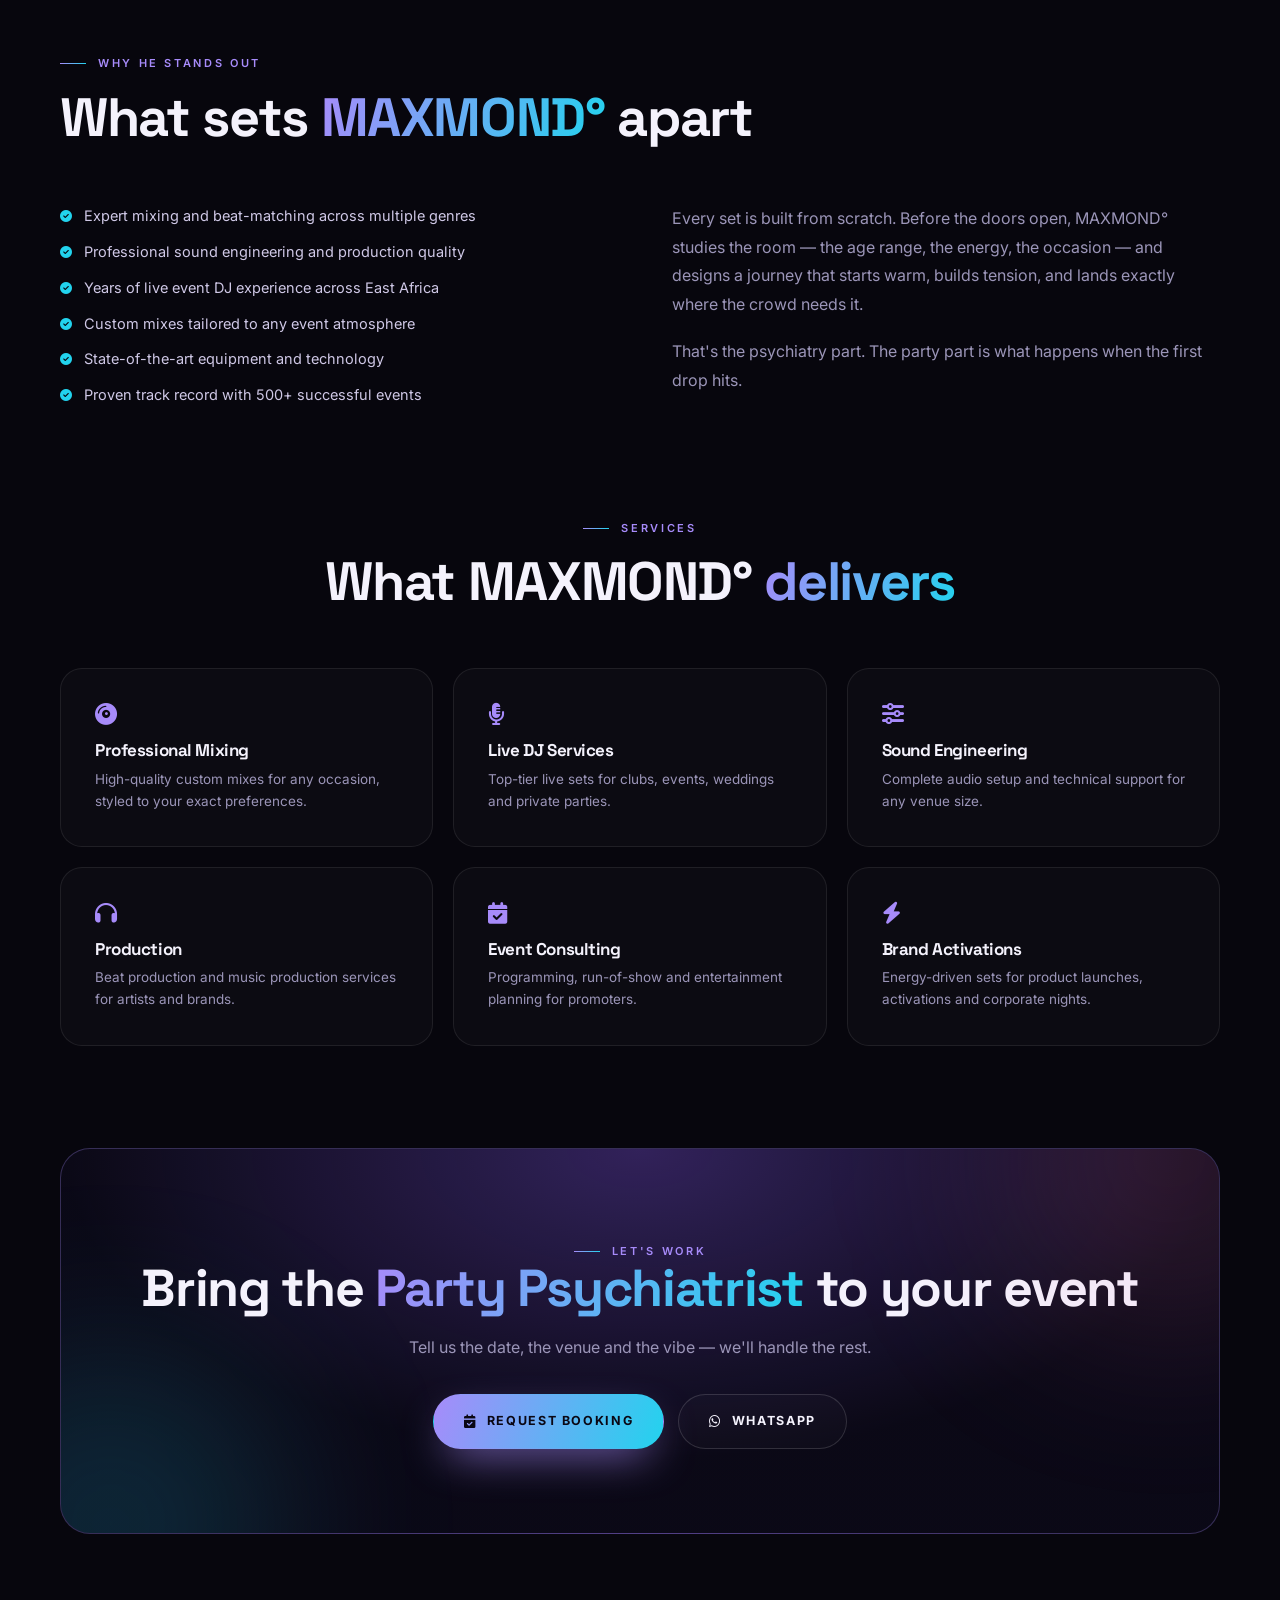
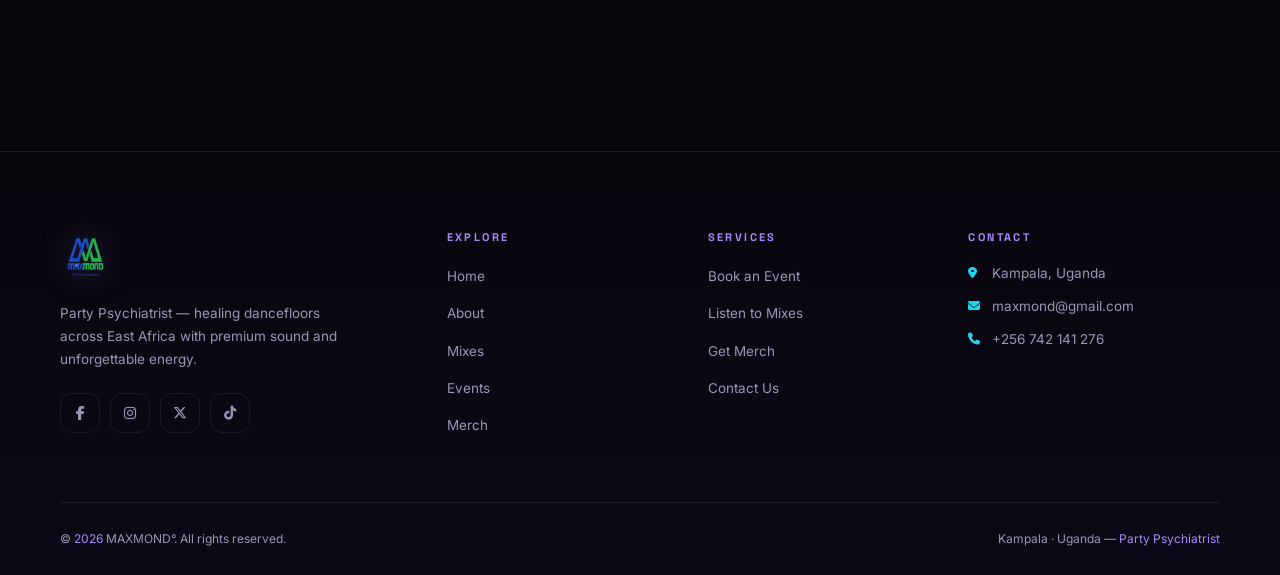
==== commit 7e90ac9e: "Initial commit — MAXMOND° website" ====
--- a/about.html
+++ b/about.html
@@ -3,163 +3,253 @@
 <head>
 <meta charset="UTF-8" />
 <meta name="viewport" content="width=device-width, initial-scale=1" />
-<title>About MAXMOND° — DJ Profile</title>
-<link rel="stylesheet" href="https://cdnjs.cloudflare.com/ajax/libs/font-awesome/6.4.0/css/all.min.css">
+<title>About MAXMOND° — DJ Profile | Party Psychiatrist</title>
+<meta name="description" content="Meet MAXMOND° — Ugandan DJ and mixing specialist from ASTRO TEENZ. 8+ years, 500+ events, expert in Amapiano, Afrobeats, Dancehall, EDM and more." />
+<meta name="theme-color" content="#07060d" />
+<link rel="icon" type="image/png" href="images/logo.png" />
+<link rel="shortcut icon" href="images/logo.png" />
+<link rel="apple-touch-icon" href="images/logo.png" />
+<meta property="og:type" content="profile" />
+<meta property="og:title" content="About MAXMOND° — DJ Profile" />
+<meta property="og:description" content="The Party Psychiatrist: 8+ years healing dancefloors across East Africa." />
+<meta property="og:image" content="images/og.jpg" />
+<meta property="og:url" content="https://maxmonddj.com/about.html" />
+<meta name="twitter:card" content="summary_large_image" />
+<link rel="preconnect" href="https://fonts.googleapis.com" />
+<link rel="preconnect" href="https://fonts.gstatic.com" crossorigin />
+<link href="https://fonts.googleapis.com/css2?family=Space+Grotesk:wght@500;600;700&family=Inter:wght@400;500;600;700&display=swap" rel="stylesheet" />
+<link rel="stylesheet" href="https://cdnjs.cloudflare.com/ajax/libs/font-awesome/6.5.2/css/all.min.css" />
 <link rel="stylesheet" href="style.css" />
+<script>document.documentElement.classList.add('js');</script>
 </head>
 <body>
-<header class="site-header">
-  <div class="brand">
-    <div class="logo">
-      <a href="index.html">
-        <img src="images/logo.png"  alt="Maxmond Logo" class="logo-img">
-      </a>
-    </div>
-    <div class="tag">Party Psychiatrist</div>
-  </div>
-  <button class="menu-btn" id="menuBtn">☰</button>
-  <nav class="nav" id="nav">
+
+<div class="scroll-progress" id="scrollProgress"></div>
+
+<header class="site-header" id="siteHeader">
+  <a class="brand" href="index.html" aria-label="MAXMOND home">
+    <img src="images/logo.png" alt="MAXMOND logo" />
+    <span class="brand-tag">Party<br>Psychiatrist</span>
+  </a>
+  <nav class="nav" id="nav" aria-label="Main navigation">
     <a href="index.html" class="nav-link">Home</a>
     <a href="about.html" class="nav-link active">About</a>
     <a href="mixes.html" class="nav-link">Mixes</a>
     <a href="events.html" class="nav-link">Events</a>
     <a href="merch.html" class="nav-link">Merch</a>
+    <a href="events.html#book" class="btn btn-primary btn-sm nav-cta">Book Now</a>
   </nav>
+  <button class="menu-btn" id="menuBtn" aria-label="Toggle menu" aria-expanded="false" aria-controls="nav">
+    <span></span><span></span><span></span>
+  </button>
 </header>
 
-<main class="container">
-  <!-- ABOUT HERO -->
-  <section class="about-hero">
-    <div class="about-image-container">
-      <img src="images/about-dj.jpg" alt="DJ MAXMOND portrait" class="about-image">
-    </div>
-    <div class="about-text">
-      <h1 class="neon">About MAXMOND°</h1>
-      <p class="about-intro">Maxmond° is a Ugandan DJ and mixing specialist from ASTRO TEENZ based in Kampala, Uganda. With over 8 years of experience in the industry, he's mastered multiple genres and has become one of East Africa's most sought-after DJs.</p>
-      
-      <div class="about-content">
-        <h2>Musical Expertise</h2>
-        <p>Specializing in EDM, AFRO, DANCEHALL, HIPHOP, ELECTRO, HOUSE, R&B and more , MAXMOND° has earned the reputation of the "Party Psychiatrist" for his ability to heal dancefloors and create unforgettable experiences. Every mix, every set, every event is crafted with precision and passion.</p>
-      </div>
-
-      <div class="about-content">
-        <h2>What Sets Him Apart</h2>
-        <ul class="about-list">
-          <li>Expert mixing and beat-matching across multiple genres</li>
-          <li>Professional sound engineering and production quality</li>
-          <li>5+ years of live event DJ experience</li>
-          <li>Custom mixes tailored to any event atmosphere</li>
-          <li>State-of-the-art equipment and technology</li>
-          <li>Proven track record with 500+ successful events</li>
-        </ul>
-      </div>
-
-      <div class="about-cta">
-        <a href="events.html" class="btn primary">Book MAXMOND°</a>
-        <a href="mixes.html" class="btn ghost">Listen to Mixes</a>
-      </div>
-    </div>
-  </section>
-
-  <!-- SERVICES SECTION -->
-  <section class="services-grid">
-    <div class="service-card">
-      <div class="service-icon">
-        <i class="fas fa-compact-disc"></i>
-      </div>
-      <h3>Professional Mixing</h3>
-      <p>High-quality custom mixes for any occasion, styled to your preferences</p>
-    </div>
-
-    <div class="service-card">
-      <div class="service-icon">
-        <i class="fas fa-microphone-alt"></i>
-      </div>
-      <h3>Live DJ Services</h3>
-      <p>Top-tier live DJ services for clubs, events, weddings, and private parties</p>
-    </div>
-
-    <div class="service-card">
-      <div class="service-icon">
-        <i class="fas fa-sliders-h"></i>
-      </div>
-      <h3>Sound Engineering</h3>
-      <p>Complete audio setup and technical support for any venue size</p>
-    </div>
-
-    <div class="service-card">
-      <div class="service-icon">
-        <i class="fas fa-headphones"></i>
-      </div>
-      <h3>Production Services</h3>
-      <p>Beat production and music production services available</p>
-    </div>
-  </section>
-
-</main>
-
-
-
-
-
+<section class="page-hero">
+  <div class="hero-media" aria-hidden="true">
+    <img class="hero-bg" src="images/hero-placeholder.jpg" alt="" fetchpriority="high" decoding="async" />
+    <video class="hero-video" muted loop playsinline preload="none">
+      <source src="videos/hero-placeholder.mp4" type="video/mp4" />
+    </video>
+  </div>
+  <div class="hero-scrim"></div>
+
+  <div class="container">
+    <span class="eyebrow">The Story</span>
+    <h1>About <span class="grad-text">MAXMOND°</span></h1>
+    <p>Ugandan DJ, mixing specialist and certified party psychiatrist...</p>
+  </div>
+</section>
+
+<section class="section">
+  <div class="container split">
+    <div class="split-media" data-reveal>
+      <img src="images/about-dj.jpg" alt="DJ MAXMOND portrait" loading="lazy" decoding="async" />
+    </div>
+    <div class="split-body" data-reveal style="--d:120ms">
+      <span class="eyebrow">Kampala · Uganda</span>
+      <h2>Reading crowds.<br><span class="grad-text">Healing dancefloors.</span></h2>
+      <p>
+        MAXMOND° is a Ugandan DJ and mixing specialist from <strong>ASTRO TEENZ</strong>, based in Kampala.
+        With over 8 years in the industry, he has mastered multiple genres and become one of
+        East Africa's most sought-after selectors.
+      </p>
+      <p>
+        Known as the <strong>Party Psychiatrist</strong>, his gift is diagnosing exactly what a room needs —
+        then prescribing the perfect blend of Amapiano, Afrobeats, Dancehall, EDM, Hip Hop, House and R&amp;B.
+      </p>
+      <div class="pills">
+        <span class="pill">EDM</span>
+        <span class="pill">Afro</span>
+        <span class="pill">Dancehall</span>
+        <span class="pill">Hip Hop</span>
+        <span class="pill">Electro</span>
+        <span class="pill">House</span>
+        <span class="pill">R&amp;B</span>
+        <span class="pill">Amapiano</span>
+      </div>
+      <div class="hero-actions" style="margin-top:34px">
+        <a class="btn btn-primary" href="events.html#book">Book MAXMOND°</a>
+        <a class="btn btn-ghost" href="mixes.html">Listen to Mixes</a>
+      </div>
+    </div>
+  </div>
+</section>
+
+<section class="section" style="padding-top:0">
+  <div class="container">
+    <div class="stats" data-reveal>
+      <div class="stat"><div class="stat-num" data-count="500" data-suffix="+">0+</div><div class="stat-label">Events Performed</div></div>
+      <div class="stat"><div class="stat-num" data-count="50" data-suffix="M+">0M+</div><div class="stat-label">Streams</div></div>
+      <div class="stat"><div class="stat-num" data-count="15" data-suffix="K+">0K+</div><div class="stat-label">Followers</div></div>
+      <div class="stat"><div class="stat-num" data-count="8" data-suffix="+">0+</div><div class="stat-label">Years Experience</div></div>
+    </div>
+  </div>
+</section>
+
+<section class="section" style="padding-top:0">
+  <div class="container">
+    <div class="section-head" data-reveal>
+      <span class="eyebrow">Why he stands out</span>
+      <h2>What sets <span class="grad-text">MAXMOND°</span> apart</h2>
+    </div>
+    <div class="split" style="align-items:start">
+      <div data-reveal>
+        <ul class="check-list" style="margin-top:0">
+          <li><i class="fas fa-circle-check"></i> Expert mixing and beat-matching across multiple genres</li>
+          <li><i class="fas fa-circle-check"></i> Professional sound engineering and production quality</li>
+          <li><i class="fas fa-circle-check"></i> Years of live event DJ experience across East Africa</li>
+          <li><i class="fas fa-circle-check"></i> Custom mixes tailored to any event atmosphere</li>
+          <li><i class="fas fa-circle-check"></i> State-of-the-art equipment and technology</li>
+          <li><i class="fas fa-circle-check"></i> Proven track record with 500+ successful events</li>
+        </ul>
+      </div>
+      <div data-reveal style="--d:120ms">
+        <p style="color:var(--muted);font-size:16px;line-height:1.8">
+          Every set is built from scratch. Before the doors open, MAXMOND° studies the room —
+          the age range, the energy, the occasion — and designs a journey that starts warm,
+          builds tension, and lands exactly where the crowd needs it.
+        </p>
+        <p style="color:var(--muted);font-size:16px;line-height:1.8;margin-top:18px">
+          That's the psychiatry part. The party part is what happens when the first drop hits.
+        </p>
+      </div>
+    </div>
+  </div>
+</section>
+
+<section class="section" style="padding-top:0">
+  <div class="container">
+    <div class="section-head center" data-reveal>
+      <span class="eyebrow" style="justify-content:center">Services</span>
+      <h2>What MAXMOND° <span class="grad-text">delivers</span></h2>
+    </div>
+    <div class="steps">
+      <div class="step" data-reveal>
+        <i class="fas fa-compact-disc" style="font-size:22px;color:var(--violet-b);display:block;margin-bottom:16px"></i>
+        <h3>Professional Mixing</h3>
+        <p>High-quality custom mixes for any occasion, styled to your exact preferences.</p>
+      </div>
+      <div class="step" data-reveal style="--d:90ms">
+        <i class="fas fa-microphone-lines" style="font-size:22px;color:var(--violet-b);display:block;margin-bottom:16px"></i>
+        <h3>Live DJ Services</h3>
+        <p>Top-tier live sets for clubs, events, weddings and private parties.</p>
+      </div>
+      <div class="step" data-reveal style="--d:180ms">
+        <i class="fas fa-sliders" style="font-size:22px;color:var(--violet-b);display:block;margin-bottom:16px"></i>
+        <h3>Sound Engineering</h3>
+        <p>Complete audio setup and technical support for any venue size.</p>
+      </div>
+    </div>
+    <div style="margin-top:20px" class="steps">
+      <div class="step" data-reveal>
+        <i class="fas fa-headphones" style="font-size:22px;color:var(--violet-b);display:block;margin-bottom:16px"></i>
+        <h3>Production</h3>
+        <p>Beat production and music production services for artists and brands.</p>
+      </div>
+      <div class="step" data-reveal style="--d:90ms">
+        <i class="fas fa-calendar-check" style="font-size:22px;color:var(--violet-b);display:block;margin-bottom:16px"></i>
+        <h3>Event Consulting</h3>
+        <p>Programming, run-of-show and entertainment planning for promoters.</p>
+      </div>
+      <div class="step" data-reveal style="--d:180ms">
+        <i class="fas fa-bolt" style="font-size:22px;color:var(--violet-b);display:block;margin-bottom:16px"></i>
+        <h3>Brand Activations</h3>
+        <p>Energy-driven sets for product launches, activations and corporate nights.</p>
+      </div>
+    </div>
+  </div>
+</section>
+
+<section class="section" style="padding-top:0">
+  <div class="container">
+    <div class="cta-band" data-reveal>
+      <span class="eyebrow" style="justify-content:center">Let's work</span>
+      <h2>Bring the <span class="grad-text">Party Psychiatrist</span> to your event</h2>
+      <p>Tell us the date, the venue and the vibe — we'll handle the rest.</p>
+      <div class="cta-actions">
+        <a class="btn btn-primary" href="events.html#book"><i class="fas fa-calendar-check"></i> Request Booking</a>
+        <a class="btn btn-ghost" href="https://wa.me/256742141276" target="_blank" rel="noopener"><i class="fab fa-whatsapp"></i> WhatsApp</a>
+      </div>
+    </div>
+  </div>
+</section>
 
 <footer class="site-footer">
-  <div class="footer-content">
-    <!-- Brand Section -->
-    <div class="footer-section">
-      <h3 class="footer-title">MAXMOND°</h3>
-      <p class="footer-desc">Party Psychiatrist — Healing dancefloors with premium music and unforgettable vibes.</p>
-      <div class="footer-socials">
-        <a href="https://facebook.com/maxmonddj256" target="_blank" title="Facebook"><i class="fab fa-facebook-f"></i></a>
-        <a href="https://instagram.com/maxmonddj256" target="_blank" title="Instagram"><i class="fab fa-instagram"></i></a>
-        <a href="https://x.com/maxmonddj256" target="_blank" title="Twitter"><i class="fab fa-twitter"></i></a>
-        <a href="https://www.tiktok.com/@maxmonddj256" target="_blank" title="TikTok"><i class="fab fa-tiktok"></i></a>
-      </div>
-    </div>
-
-    <!-- Quick Links -->
-    <div class="footer-section">
-      <h4 class="footer-heading">Quick Links</h4>
-      <ul class="footer-links">
-        <li><a href="index.html">Home</a></li>
-        <li><a href="about.html">About</a></li>
-        <li><a href="mixes.html">Mixes</a></li>
-        <li><a href="events.html">Events</a></li>
-        <li><a href="merch.html">Merch</a></li>
-      </ul>
-    </div>
-
-    <!-- Services -->
-    <div class="footer-section">
-      <h4 class="footer-heading">Services</h4>
-      <ul class="footer-links">
-        <li><a href="events.html">Book Event</a></li>
-        <li><a href="mixes.html">Listen Mixes</a></li>
-        <li><a href="merch.html">Get Merch</a></li>
-        <li><a href="https://wa.me/256742141276" target="_blank">Contact Us</a></li>
-      </ul>
-    </div>
-
-    <!-- Contact -->
-    <div class="footer-section">
-      <h4 class="footer-heading">Contact</h4>
-      <div class="footer-contact">
-        <p><i class="fas fa-map-marker-alt"></i> Kampala, Uganda</p>
-        <p><i class="fas fa-envelope"></i> <a href="mailto:maxmond@gmail.com">maxmond@gmail.com</a></p>
-        <p><i class="fas fa-phone"></i> <a href="https://wa.me/256742141276">+256 742 141 276</a></p>
-      </div>
-    </div>
-  </div>
-
-  <!-- Copyright -->
-  <div class="footer-bottom">
-    <p>&copy; <span id="year"></span> MAXMOND°. All rights reserved. | Party Psychiatrist</p>
-    <!-- <div class="footer-links-bottom">
-      <a href="#">Privacy Policy</a> • <a href="#">Terms of Service</a>
-    </div>
-  </div> -->
+  <div class="container">
+    <div class="footer-grid">
+      <div class="footer-brand">
+        <img src="images/logo.png" alt="MAXMOND logo" class="footer-logo" loading="lazy" />
+        <p>Party Psychiatrist — healing dancefloors across East Africa with premium sound and unforgettable energy.</p>
+        <div class="socials">
+          <a href="https://facebook.com/maxmonddj256" target="_blank" rel="noopener" aria-label="Facebook"><i class="fab fa-facebook-f"></i></a>
+          <a href="https://instagram.com/maxmonddj256" target="_blank" rel="noopener" aria-label="Instagram"><i class="fab fa-instagram"></i></a>
+          <a href="https://x.com/maxmonddj256" target="_blank" rel="noopener" aria-label="X / Twitter"><i class="fab fa-x-twitter"></i></a>
+          <a href="https://www.tiktok.com/@maxmonddj256" target="_blank" rel="noopener" aria-label="TikTok"><i class="fab fa-tiktok"></i></a>
+        </div>
+      </div>
+      <div>
+        <h4>Explore</h4>
+        <ul>
+          <li><a href="index.html">Home</a></li>
+          <li><a href="about.html">About</a></li>
+          <li><a href="mixes.html">Mixes</a></li>
+          <li><a href="events.html">Events</a></li>
+          <li><a href="merch.html">Merch</a></li>
+        </ul>
+      </div>
+      <div>
+        <h4>Services</h4>
+        <ul>
+          <li><a href="events.html#book">Book an Event</a></li>
+          <li><a href="mixes.html">Listen to Mixes</a></li>
+          <li><a href="merch.html">Get Merch</a></li>
+          <li><a href="https://wa.me/256742141276" target="_blank" rel="noopener">Contact Us</a></li>
+        </ul>
+      </div>
+      <div>
+        <h4>Contact</h4>
+        <ul class="footer-contact">
+          <li><i class="fas fa-location-dot"></i><span>Kampala, Uganda</span></li>
+          <li><i class="fas fa-envelope"></i><a href="mailto:maxmond@gmail.com">maxmond@gmail.com</a></li>
+          <li><i class="fas fa-phone"></i><a href="https://wa.me/256742141276">+256 742 141 276</a></li>
+        </ul>
+      </div>
+    </div>
+    <div class="footer-bottom">
+      <p>&copy; <span id="year">2025</span> MAXMOND°. All rights reserved.</p>
+      <p>Kampala · Uganda — <span>Party Psychiatrist</span></p>
+    </div>
+  </div>
 </footer>
+
+<a href="https://wa.me/256742141276" class="wa-float" target="_blank" rel="noopener" aria-label="Chat on WhatsApp">
+  <svg viewBox="0 0 24 24" aria-hidden="true"><path d="M17.5 14.4c-.3-.2-1.7-.8-2-.9-.3-.1-.5-.2-.7.1-.2.3-.8.9-.9 1.1-.2.2-.3.2-.6.1-.3-.2-1.2-.5-2.3-1.4-.9-.8-1.4-1.7-1.6-2-.2-.3 0-.4.1-.6.1-.1.3-.3.4-.5.1-.2.2-.3.3-.5.1-.2 0-.4 0-.5 0-.2-.7-1.6-.9-2.2-.2-.6-.5-.5-.7-.5h-.6c-.2 0-.5.1-.8.4-.3.3-1 1-1 2.4 0 1.4 1 2.8 1.2 3 .1.2 2 3.1 4.9 4.3.7.3 1.2.5 1.6.6.7.2 1.3.2 1.8.1.6-.1 1.7-.7 1.9-1.4.2-.7.2-1.2.2-1.4-.1-.1-.3-.2-.6-.3zM12 2a10 10 0 0 0-8.6 15.1L2 22l5-1.3A10 10 0 1 0 12 2z"/></svg>
+</a>
+
+<button class="to-top" id="toTop" aria-label="Back to top">
+  <svg viewBox="0 0 24 24" aria-hidden="true"><path d="M12 4l8 8-1.4 1.4L13 7.8V20h-2V7.8l-5.6 5.6L4 12z"/></svg>
+</button>
 
 <script src="script.js"></script>
 </body>
-</html>
+</html>
--- a/style.css
+++ b/style.css
@@ -1,1318 +1,516 @@
+/* ============================================================
+   MAXMOND° — Design System
+   ============================================================ */
 :root{
-  --bg-dark:#0a0e27;       /* professional dark blue-black */
-  --bg-darker:#050812;
-  --neon:#a78bfa;          /* softer neon purple */
-  --neon-bright:#c084fc;
-  --neon-accent:#7c3aed;
-  --accent-pink:#ec4899;
-  --accent-cyan:#06b6d4;
-  --muted:#b9c7d8;
-  --glass:rgba(255,255,255,0.02);
-  --max-w:1200px;
-}
-
-/* Reset */
-*{box-sizing:border-box;margin:0;padding:0; max-width: 100%;
-    }
-    body {
-  margin: 0;
-  padding: 0;
-  overflow-x: hidden;
-}
-html,body{height:100%;font-family:Inter,"Tahoma",sans-serif;color:#e9eef8;background:var(--bg-dark); }
-img{max-width:100%;display:block;border-radius:8px;}
+  --bg:#07060d;
+  --bg-2:#0b0917;
+  --bg-3:#100d1f;
+  --line:rgba(255,255,255,.08);
+  --line-2:rgba(255,255,255,.14);
+  --text:#f4f2fc;
+  --muted:#9b95b8;
+  --violet:#8b5cf6;
+  --violet-b:#a78bfa;
+  --cyan:#22d3ee;
+  --pink:#f472b6;
+  --grad:linear-gradient(110deg,#a78bfa 0%,#22d3ee 100%);
+  --grad-pink:linear-gradient(110deg,#f472b6 0%,#a78bfa 100%);
+  --r:22px;
+  --r-sm:14px;
+  --max:1240px;
+  --ease:cubic-bezier(.2,.8,.2,1);
+}
+
+*,*::before,*::after{box-sizing:border-box;margin:0;padding:0}
+html{-webkit-text-size-adjust:100%}
+html.js{scroll-behavior:smooth}
+body{
+  font-family:'Inter',system-ui,-apple-system,sans-serif;
+  background:var(--bg);color:var(--text);
+  line-height:1.65;overflow-x:hidden;
+  -webkit-font-smoothing:antialiased;-moz-osx-font-smoothing:grayscale;
+}
+img,video{max-width:100%;display:block}
+a{color:inherit;text-decoration:none}
+button{font:inherit;color:inherit;background:none;border:none;cursor:pointer}
+ul{list-style:none}
+::selection{background:rgba(167,139,250,.35);color:#fff}
+
+body::after{
+  content:"";position:fixed;inset:0;pointer-events:none;z-index:1;opacity:.045;
+  background-image:url("data:image/svg+xml,%3Csvg xmlns='http://www.w3.org/2000/svg' width='200' height='200'%3E%3Cfilter id='n'%3E%3CfeTurbulence type='fractalNoise' baseFrequency='.85' numOctaves='3'/%3E%3C/filter%3E%3Crect width='200' height='200' filter='url(%23n)'/%3E%3C/svg%3E");
+}
+
+h1,h2,h3,h4{font-family:'Space Grotesk',sans-serif;font-weight:700;line-height:1.06;letter-spacing:-.025em}
+
+.container{width:100%;max-width:var(--max);margin-inline:auto;padding-inline:clamp(18px,4vw,40px)}
+.section{padding-block:clamp(64px,8vw,110px)}
+
+.eyebrow{
+  display:inline-flex;align-items:center;gap:12px;
+  font-size:11px;font-weight:600;letter-spacing:.24em;text-transform:uppercase;
+  color:var(--violet-b);
+}
+.eyebrow::before{content:"";width:26px;height:1px;background:var(--grad)}
+
+.section-head{max-width:760px;margin-bottom:clamp(36px,5vw,58px)}
+.section-head h2{font-size:clamp(30px,4.6vw,54px);margin-top:16px}
+.section-head p{color:var(--muted);margin-top:16px;font-size:clamp(15px,1.7vw,17px)}
+.grad-text{background:var(--grad);-webkit-background-clip:text;background-clip:text;-webkit-text-fill-color:transparent}
+.center{text-align:center;margin-inline:auto}
+
+/* Scroll progress */
+.scroll-progress{
+  position:fixed;top:0;left:0;right:0;height:2px;z-index:200;
+  background:var(--grad);transform:scaleX(0);transform-origin:0 50%;will-change:transform;
+}
 
 /* Header */
 .site-header{
-  position:sticky;top:0;z-index:60;display:flex;align-items:center;justify-content:space-between;padding:16px 30px;
-  background: linear-gradient(180deg, rgba(167,139,250,0.06), rgba(10,14,39,0.95));
-  border-bottom:1px solid rgba(167,139,250,0.1);
-  backdrop-filter: blur(12px);
-  box-shadow: 0 8px 32px rgba(0,0,0,0.3);
-}
-.brand{display:flex;flex-direction:column;align-items:center;gap:8px;}
-.logo-text{font-size:32px;font-weight:900;background: linear-gradient(135deg, var(--neon-bright), var(--accent-cyan));-webkit-background-clip:text;-webkit-text-fill-color:transparent;text-shadow:0 0 20px rgba(192,132,250,0.5);letter-spacing:1px;}
-.tag{font-size:12px;color:var(--accent-pink);text-transform:uppercase;letter-spacing:2px;font-weight:700;}
-.nav{display:flex;gap:28px;align-items:center;}
-.nav-link{color:#e9f5ff;text-decoration:none;padding:8px 14px;border-radius:6px;font-weight:600;font-size:15px;transition:all 0.3s ease;position:relative;text-transform:uppercase;letter-spacing:0.5px;}
-.nav-link::after{content:'';position:absolute;bottom:0;left:0;width:0;height:2px;background:linear-gradient(90deg, var(--neon-bright), var(--accent-cyan));transition:width 0.3s ease;}
-.nav-link:hover::after{width:100%;}
-.nav-link.active{color:var(--neon-bright);text-shadow:0 0 20px rgba(167,139,250,0.4);}
-.menu-btn{display:none;color:var(--neon-bright);font-size:24px;cursor:pointer;background:transparent;border:none;transition:all 0.3s ease;}
-.menu-btn.active{color:var(--accent-pink);}
-
-@media (max-width:900px){
-  .menu-btn{display:block;}
-  .nav{position:fixed;right:-320px;top:70px;flex-direction:column;background:rgba(6,5,16,0.96);padding:20px;width:280px;height:calc(100% - 90px);transition:0.28s;}
-  .nav.show{right:8px;}
-}
-
-/* logo designs */
-.logo {
-  display: flex;
-  align-items: center;
-  justify-content: center;
-  padding: 8px;
-}
-
-.logo-img {
-    height: 72px;      
-    width: auto;       
-    object-fit: contain;
-    transition: transform 0.3s ease, filter 0.3s ease;
-    filter: drop-shadow(0 0 16px rgba(192,132,250,0.4));
-}
-.logo-img:hover {
-    transform: scale(1.12);
-    filter: drop-shadow(0 0 24px rgba(192,132,250,0.7));
-}
-
-/* HERO VIDEO */
-.hero-vid{
-  position:relative;height:65vh;display:flex;align-items:center;justify-content:center;overflow:hidden;
+  position:fixed;inset:0 0 auto 0;z-index:100;
+  display:flex;align-items:center;justify-content:space-between;gap:24px;
+  padding:16px clamp(18px,4vw,40px);
+  transition:background .35s var(--ease),border-color .35s var(--ease),padding .35s var(--ease);
+  border-bottom:1px solid transparent;
+}
+.site-header::before{
+  content:"";position:absolute;inset:0;z-index:-1;
+  background:linear-gradient(180deg,rgba(7,6,13,.9),rgba(7,6,13,0));
+  transition:opacity .35s var(--ease);
+}
+.site-header.scrolled{
+  background:rgba(7,6,13,.72);
+  backdrop-filter:blur(18px) saturate(150%);
+  -webkit-backdrop-filter:blur(18px) saturate(150%);
+  border-bottom-color:var(--line);
+  padding-block:10px;
+}
+.site-header.scrolled::before{opacity:0}
+
+.brand{display:flex;align-items:center;gap:14px;flex-shrink:0}
+.brand img{height:44px;width:auto;transition:transform .3s var(--ease),filter .3s var(--ease);
+  filter:drop-shadow(0 0 16px rgba(167,139,250,.35))}
+.brand:hover img{transform:scale(1.06);filter:drop-shadow(0 0 26px rgba(167,139,250,.65))}
+.brand-tag{
+  font-size:9px;line-height:1.5;letter-spacing:.26em;text-transform:uppercase;
+  color:var(--muted);border-left:1px solid var(--line-2);padding-left:14px;
+}
+
+.nav{display:flex;align-items:center;gap:4px}
+.nav-link{
+  position:relative;padding:10px 15px;border-radius:999px;
+  font-size:12.5px;font-weight:600;letter-spacing:.14em;text-transform:uppercase;
+  color:var(--muted);transition:color .25s,background .25s;
+}
+.nav-link:hover{color:var(--text);background:rgba(255,255,255,.045)}
+.nav-link.active{color:var(--text)}
+.nav-link.active::after{
+  content:"";position:absolute;left:50%;bottom:2px;width:4px;height:4px;border-radius:50%;
+  background:var(--violet-b);transform:translateX(-50%);box-shadow:0 0 10px var(--violet-b);
+}
+.nav-cta{margin-left:10px}
+
+.menu-btn{
+  display:none;width:46px;height:46px;border-radius:14px;
+  border:1px solid var(--line);flex-direction:column;align-items:center;justify-content:center;gap:5px;
+  transition:border-color .25s,background .25s;
+}
+.menu-btn span{display:block;width:20px;height:2px;background:var(--text);border-radius:2px;transition:.3s var(--ease)}
+.menu-btn:hover{border-color:var(--violet-b);background:rgba(167,139,250,.08)}
+.menu-btn.active span:nth-child(1){transform:translateY(7px) rotate(45deg)}
+.menu-btn.active span:nth-child(2){opacity:0}
+.menu-btn.active span:nth-child(3){transform:translateY(-7px) rotate(-45deg)}
+
+/* Buttons */
+.btn{
+  display:inline-flex;align-items:center;justify-content:center;gap:10px;
+  padding:16px 30px;border-radius:999px;border:1px solid transparent;
+  font-size:12.5px;font-weight:700;letter-spacing:.13em;text-transform:uppercase;
+  white-space:nowrap;cursor:pointer;
+  transition:transform .25s var(--ease),box-shadow .25s var(--ease),background .25s,color .25s,border-color .25s;
+}
+.btn-primary{background:var(--grad);color:#0a0714;box-shadow:0 16px 44px -14px rgba(167,139,250,.85)}
+.btn-primary:hover{transform:translateY(-2px);box-shadow:0 22px 54px -14px rgba(167,139,250,1)}
+.btn-ghost{border-color:var(--line-2);color:var(--text);background:rgba(255,255,255,.02)}
+.btn-ghost:hover{border-color:var(--violet-b);color:var(--violet-b);background:rgba(167,139,250,.08)}
+.btn-sm{padding:11px 20px;font-size:11px}
+.btn:active{transform:translateY(1px)}
+.btn i{font-size:13px}
+
+/* ============================================================
+   HERO MEDIA LAYERS (shared by .hero and .page-hero)
+   ============================================================ */
+.hero-media{
+  position:absolute;inset:0;z-index:0;overflow:hidden;
+  pointer-events:none;
+}
+.hero-bg,.hero-video{
+  position:absolute;inset:0;width:100%;height:100%;object-fit:cover;
+}
+.hero-bg{
+  filter:brightness(.55) saturate(1.15) contrast(1.05);
+  animation:kenBurns 28s ease-in-out infinite alternate;
+  will-change:transform;
 }
 .hero-video{
-  position:absolute;inset:0;width:100%;height:100%;object-fit:cover;filter:brightness(0.35) saturate(1.2) contrast(1.1);
-}
-.hero-overlay{
-  position:absolute;inset:0;background:linear-gradient(180deg, rgba(10,14,39,0.4), rgba(5,8,20,0.6)), radial-gradient(circle at 30% 50%, rgba(167,139,250,0.08), transparent 50%);mix-blend-mode:overlay;
-}
-.hero-content{
-  position:relative;z-index:5;text-align:center;padding:40px;max-width:1000px;animation:slideInUp 0.8s ease;
-}
-.neon{
-  font-size:64px;
-  margin:0;
-  background: linear-gradient(135deg, var(--neon-bright), var(--accent-cyan), var(--neon-bright));
-  -webkit-background-clip:text;
-  -webkit-text-fill-color:transparent;
-  background-clip:text;
-  text-shadow:0 0 40px rgba(192,132,250,0.3);
-  display: inline-block;
-  animation: float 3s ease-in-out infinite, pulse 2s ease-in-out infinite alternate;
-  font-weight:900;
-  letter-spacing:2px;
-}
-@keyframes float {
-    0% { transform: translateY(0px); }
-    50% { transform: translateY(-20px); }
-    100% { transform: translateY(0px); }
-}
-@keyframes pulse {
-    0% { filter: drop-shadow(0 0 20px rgba(192,132,250,0.3)); }
-    100% { filter: drop-shadow(0 0 40px rgba(192,132,250,0.6)); }
-}
-@keyframes slideInUp {
-    from { opacity:0; transform:translateY(40px); }
-    to { opacity:1; transform:translateY(0); }
-}
-.neon-sub{margin-top:18px;color:#d9c9f5;opacity:0.9;font-size:18px;letter-spacing:0.5px;}
-.btn{display:inline-block;padding:14px 32px;border-radius:10px;text-decoration:none;font-weight:700;margin:14px;border:none;cursor:pointer;transition:all 0.3s ease;text-transform:uppercase;letter-spacing:1px;font-size:14px;}
-.btn.primary{background:linear-gradient(135deg, var(--neon-bright), var(--accent-cyan));color:#fff;box-shadow:0 8px 32px rgba(192,132,250,0.3);position:relative;overflow:hidden;}
-.btn.primary::before{content:'';position:absolute;top:50%;left:-50%;width:200%;height:200%;background:radial-gradient(circle, rgba(255,255,255,0.3), transparent);transform:translate(-50%,-50%);opacity:0;transition:opacity 0.3s;}
-.btn.primary:hover{transform:translateY(-3px);box-shadow:0 14px 48px rgba(192,132,250,0.5);}
-.btn.ghost{background:transparent;color:#fff;border:2px solid rgba(255,255,255,0.3);padding:12px 30px;}
-.btn.ghost:hover{border-color:var(--neon-bright);color:var(--neon-bright);box-shadow:0 0 20px rgba(192,132,250,0.3);}
-
-/* SLIDESHOW */
-.slideshow-section{position:relative;height:38vh;display:flex;align-items:center;justify-content:center;margin-top:30px;overflow:hidden;background:var(--bg-darker);}
-.slideshow{position:absolute;inset:0;z-index:0;}
-.slide{position:absolute;inset:0;background-size:cover;background-position:center;opacity:0;transition:opacity 1.2s ease;}
-.slide.show{opacity:1;}
-.slideshow-content{position:relative;z-index:6;background:linear-gradient(135deg, rgba(10,14,39,0.75), rgba(20,15,50,0.85));padding:40px;border-radius:16px;max-width:900px;text-align:center;border:1px solid rgba(167,139,250,0.15);backdrop-filter:blur(10px);}
-.slideshow-content h2{color:var(--neon-bright);font-size:36px;margin-bottom:12px;}
-
-/* FEATURED GRID / ALBUMS */
-.container{max-width:var(--max-w);margin:0 auto;padding:50px 40px;overflow:hidden;}
-.featured-grid{display:grid;grid-template-columns:repeat(3,1fr);gap:28px;}
-.album-card{background:linear-gradient(135deg, rgba(167,139,250,0.05), rgba(236,72,153,0.02));padding:20px;border-radius:14px;border:1px solid rgba(167,139,250,0.15);display:flex;flex-direction:column;gap:14px;transition:all 0.4s ease;position:relative;overflow:hidden;}
-.album-card::before{content:'';position:absolute;top:0;left:0;width:100%;height:1px;background:linear-gradient(90deg, transparent, rgba(167,139,250,0.5), transparent);opacity:0;}
-.album-card:hover{transform:translateY(-8px);border-color:rgba(167,139,250,0.4);box-shadow:0 20px 60px rgba(192,132,250,0.2);}
-.album-card:hover::before{opacity:1;}
-.album-cover{width:100%;height:160px;object-fit:cover;border-radius:10px;box-shadow:0 16px 48px rgba(122,75,255,0.15);transition:transform 0.4s ease;}
-.album-card:hover .album-cover{transform:scale(1.05);}
-.album-info h3{color:var(--neon-bright);margin:0;font-size:18px;}
-.album-info p.meta{color:#b9c7d8;font-size:12px;margin:6px 0 0 0;}
-.album-controls{display:flex;gap:12px;align-items:center;justify-content:space-between;}
-.download-btn{background:linear-gradient(135deg, var(--neon-bright), var(--accent-pink));color:#fff;padding:10px 16px;border-radius:8px;font-weight:700;text-decoration:none;transition:all 0.3s ease;text-transform:uppercase;font-size:12px;letter-spacing:0.5px;}
-.download-btn:hover{transform:translateY(-2px);box-shadow:0 8px 24px rgba(192,132,250,0.3);}
-
-/* EQUALIZER ANIMATION */
-.equalizer-wrapper{position:relative;display:flex;align-items:center;gap:10px;flex:1;}
-.equalizer-wrapper audio{flex:1;height:32px;border-radius:6px;background:rgba(167,139,250,0.05);border:1px solid rgba(167,139,250,0.15);}
-.equalizer{display:flex;gap:3px;height:24px;align-items:end;}
-.equalizer span{
-  display:block;width:4px;height:6px;background:linear-gradient(to top, var(--accent-cyan), var(--neon-bright));border-radius:2px;
-  animation: equalizer 0.6s infinite alternate;
-}
-.equalizer span:nth-child(2){animation-delay:0.08s;}
-.equalizer span:nth-child(3){animation-delay:0.16s;}
-.equalizer span:nth-child(4){animation-delay:0.24s;}
-.equalizer span:nth-child(5){animation-delay:0.32s;}
-@keyframes equalizer{0%{height:6px;}50%{height:18px;}100%{height:6px;}}
-
-/* STATS SECTION */
-.stats-section {
-  display: grid;
-  grid-template-columns: repeat(auto-fit, minmax(200px, 1fr));
-  gap: 30px;
-  margin: 60px 0;
-  padding: 40px;
-  background: linear-gradient(135deg, rgba(167,139,250,0.08), rgba(236,72,153,0.05));
-  border-radius: 16px;
-  border: 1px solid rgba(167,139,250,0.15);
-}
-
-.stat {
-  text-align: center;
-}
-
-.stat-number {
-  font-size: 48px;
-  font-weight: 900;
-  background: linear-gradient(135deg, var(--neon-bright), var(--accent-cyan));
-  -webkit-background-clip: text;
-  -webkit-text-fill-color: transparent;
-  background-clip: text;
-  margin-bottom: 10px;
-}
-
-.stat-label {
-  color: #b9c7d8;
-  font-size: 15px;
-  text-transform: uppercase;
-  letter-spacing: 1px;
-  font-weight: 600;
-}
-
-.featured-section {
-  margin-top: 40px;
-}
-
-/* FOOTER */
-.site-footer {
-  margin-top: 100px;
-  padding: 60px 40px 0;
-  border-top: 2px solid rgba(167, 139, 250, 0.15);
-  background: linear-gradient(180deg, transparent, rgba(167, 139, 250, 0.02));
-}
-
-.footer-content {
-  display: grid;
-  grid-template-columns: repeat(auto-fit, minmax(240px, 1fr));
-  gap: 48px;
-  max-width: var(--max-w);
-  margin: 0 auto 40px;
-}
-
-.footer-section {
-  display: flex;
-  flex-direction: column;
-  gap: 16px;
-}
-
-.footer-title {
-  color: var(--neon-bright);
-  font-size: 24px;
-  font-weight: 900;
-  margin: 0;
-  text-transform: uppercase;
-  letter-spacing: 1px;
-  background: linear-gradient(135deg, var(--neon-bright), var(--accent-cyan));
-  -webkit-background-clip: text;
-  -webkit-text-fill-color: transparent;
-  background-clip: text;
-}
-
-.footer-desc {
-  color: #b9c7d8;
-  font-size: 13px;
-  line-height: 1.6;
-  margin: 0;
-}
-
-.footer-heading {
-  color: var(--neon-bright);
-  font-size: 14px;
-  font-weight: 700;
-  margin: 0;
-  text-transform: uppercase;
-  letter-spacing: 0.8px;
-}
-
-.footer-links {
-  list-style: none;
-  display: flex;
-  flex-direction: column;
-  gap: 12px;
-  margin: 0;
-  padding: 0;
-}
-
-.footer-links a {
-  color: #b9c7d8;
-  text-decoration: none;
-  font-size: 13px;
-  transition: all 0.3s ease;
-  display: inline-block;
-}
-
-.footer-links a:hover {
-  color: var(--neon-bright);
-  text-shadow: 0 0 12px rgba(192, 132, 250, 0.4);
-  transform: translateX(4px);
-}
-
-.footer-socials {
-  display: flex;
-  gap: 12px;
-  margin-top: 8px;
-  flex-wrap: wrap;
-}
-
-.footer-socials a {
-  width: 40px;
-  height: 40px;
-  border-radius: 50%;
-  display: flex;
-  align-items: center;
-  justify-content: center;
-  background: linear-gradient(135deg, rgba(167, 139, 250, 0.1), rgba(236, 72, 153, 0.05));
-  border: 1px solid rgba(167, 139, 250, 0.2);
-  color: var(--neon-bright);
-  transition: all 0.3s ease;
-  text-decoration: none;
-}
-
-.footer-socials a:hover {
-  background: linear-gradient(135deg, var(--neon-bright), var(--accent-pink));
-  border-color: var(--neon-bright);
-  color: #fff;
-  transform: translateY(-4px);
-  box-shadow: 0 8px 24px rgba(192, 132, 250, 0.3);
-}
-
-.footer-socials i {
-  font-size: 16px;
-}
-
-.footer-contact {
-  display: flex;
-  flex-direction: column;
-  gap: 14px;
-}
-
-.footer-contact p {
-  color: #b9c7d8;
-  font-size: 13px;
-  margin: 0;
-  display: flex;
-  align-items: center;
-  gap: 10px;
-  line-height: 1.5;
-}
-
-.footer-contact i {
-  color: var(--accent-cyan);
-  font-size: 16px;
-  width: 20px;
-  text-align: center;
-}
-
-.footer-contact a {
-  color: var(--neon-bright);
-  text-decoration: none;
-  transition: all 0.3s ease;
-}
-
-.footer-contact a:hover {
-  text-shadow: 0 0 12px rgba(192, 132, 250, 0.4);
-}
-
-.footer-bottom {
-  border-top: 1px solid rgba(167, 139, 250, 0.1);
-  padding: 30px 0;
-  text-align: center;
-  margin: 0 auto;
-  max-width: var(--max-w);
-}
-
-.footer-bottom p {
-  color: #888fa3;
-  font-size: 12px;
-  margin: 0 0 16px 0;
-  letter-spacing: 0.3px;
-}
-
-.footer-links-bottom {
-  display: flex;
-  justify-content: center;
-  gap: 20px;
-  flex-wrap: wrap;
-}
-
-.footer-links-bottom a {
-  color: #888fa3;
-  text-decoration: none;
-  font-size: 12px;
-  transition: all 0.3s ease;
-}
-
-.footer-links-bottom a:hover {
-  color: var(--neon-bright);
-  text-shadow: 0 0 12px rgba(192, 132, 250, 0.3);
-}
-
-/* FOOTER RESPONSIVE */
-@media (max-width: 900px) {
-  .footer-content {
-    grid-template-columns: repeat(2, 1fr);
-    gap: 32px;
-  }
-
-  .site-footer {
-    padding: 50px 30px 0;
-  }
-}
-
-@media (max-width: 600px) {
-  .footer-content {
-    grid-template-columns: 1fr;
-    gap: 40px;
-  }
-
-  .site-footer {
-    padding: 40px 20px 0;
-    margin-top: 60px;
-  }
-
-  .footer-title {
-    font-size: 20px;
-  }
-
-  .footer-socials {
-    gap: 10px;
-  }
-
-  .footer-socials a {
-    width: 36px;
-    height: 36px;
-  }
-
-  .footer-socials i {
-    font-size: 14px;
-  }
-}
-
-/* ABOUT PAGE */
-.about-hero {
-  display: grid;
-  grid-template-columns: 1fr 1fr;
-  gap: 30px;
-  align-items: center;
-  margin: 40px 0 60px 0;
-  padding: 40px;
-  background: linear-gradient(135deg, rgba(167,139,250,0.08), rgba(236,72,153,0.05));
-  border-radius: 16px;
-  border: 1px solid rgba(167,139,250,0.15);
-}
-
-.about-image-container {
-  overflow: hidden;
-  border-radius: 12px;
-}
-
-.about-image {
-  width: 100%;
-  height: 100%;
-  border-radius: 12px;
-  object-fit: cover;
-  transition: transform 0.4s ease;
-}
-
-.about-image-container:hover .about-image {
-  transform: scale(1.05);
-}
-
-.about-text h1 {
-  margin-bottom: 20px;
-  font-size: 42px;
-}
-
-.about-intro {
-  color: #d9c9f5;
-  font-size: 16px;
-  line-height: 1.8;
-  margin-bottom: 30px;
-}
-
-.about-content {
-  margin-bottom: 30px;
-}
-
-.about-content h2 {
-  color: var(--neon-bright);
-  font-size: 20px;
-  margin-bottom: 12px;
-  text-transform: uppercase;
-  letter-spacing: 0.5px;
-}
-
-.about-content p {
-  color: #b9c7d8;
-  line-height: 1.8;
-  font-size: 14px;
-}
-
-.about-list {
-  list-style: none;
-  margin: 20px 0;
-}
-
-.about-list li {
-  color: #b9c7d8;
-  padding: 10px 0;
-  padding-left: 30px;
-  position: relative;
-  line-height: 1.6;
-  font-size: 14px;
-}
-
-.about-list li::before {
-  content: '✓';
-  position: absolute;
-  left: 0;
-  color: var(--neon-bright);
-  font-weight: bold;
-  font-size: 18px;
-}
-
-.about-cta {
-  display: flex;
-  gap: 16px;
-  margin-top: 30px;
-  flex-wrap: wrap;
-}
-
-@media (max-width: 900px) {
-  .about-hero {
-    grid-template-columns: 1fr;
-  }
-}
-
-/* SERVICES GRID */
-.services-grid {
-  display: grid;
-  grid-template-columns: repeat(auto-fit, minmax(250px, 1fr));
-  gap: 24px;
-  margin-top: 60px;
-  margin-bottom: 60px;
-}
-
-.service-card {
-  background: linear-gradient(135deg, rgba(167,139,250,0.08), rgba(236,72,153,0.05));
-  padding: 30px;
-  border-radius: 12px;
-  border: 1px solid rgba(167,139,250,0.15);
-  text-align: center;
-  transition: all 0.4s ease;
-}
-
-.service-card:hover {
-  transform: translateY(-8px);
-  border-color: rgba(167,139,250,0.4);
-  box-shadow: 0 20px 60px rgba(192,132,250,0.2);
-}
-
-.service-icon {
-  font-size: 48px;
-  color: var(--neon-bright);
-  margin-bottom: 16px;
-  background: linear-gradient(135deg, rgba(167,139,250,0.1), rgba(236,72,153,0.1));
-  width: 80px;
-  height: 80px;
-  display: flex;
-  align-items: center;
-  justify-content: center;
-  border-radius: 12px;
-  margin-left: auto;
-  margin-right: auto;
-}
-
-.service-card h3 {
-  color: var(--neon-bright);
-  font-size: 18px;
-  margin-bottom: 12px;
-  text-transform: uppercase;
-  letter-spacing: 0.5px;
-}
-
-.service-card p {
-  color: #b9c7d8;
-  font-size: 14px;
-  line-height: 1.6;
-}
-
-/* RESPONSIVE */
-@media (max-width:1000px){ 
-  .featured-grid{grid-template-columns:repeat(2,1fr);}
-  .neon{font-size:56px;}
-}
-@media (max-width:700px){
-  .featured-grid{grid-template-columns:1fr;}
-  .neon{font-size:42px;}
-  .hero-vid{height:55vh;}
-  .slideshow-section{height:35vh;}
-  .container{padding:30px 20px;}
-  .site-header{padding:12px 16px;}
-  .nav{gap:16px;}
-}
-
-/* MOBILE HERO FALLBACK IMAGE */
-@media (max-width:700px){
-  .hero-video{display:none;}
-  .hero-vid{background-image:url('images/hero-placeholder.jpg');background-size:cover;background-position:center;}
-}
-
-/* ADDITIONAL ANIMATIONS AND POLISH */
-html {
-  scroll-behavior: smooth;
-}
-
-body {
-  -webkit-font-smoothing: antialiased;
-  -moz-osx-font-smoothing: grayscale;
-}
-
-/* Text selection styling */
-::selection {
-  background: rgba(192,132,250,0.4);
-  color: #fff;
-}
-
-/* Scrollbar styling */
-::-webkit-scrollbar {
-  width: 10px;
-}
-
-::-webkit-scrollbar-track {
-  background: var(--bg-dark);
-}
-
-::-webkit-scrollbar-thumb {
-  background: var(--neon-accent);
-  border-radius: 5px;
-}
-
-::-webkit-scrollbar-thumb:hover {
-  background: var(--neon-bright);
-}
-
-/* Link styling */
-a {
-  transition: all 0.3s ease;
-}
-
-/* Button hover scale */
-.btn:active {
-  transform: translateY(1px);
-}
-
-/* Social media styling */
-.social-media {
-  display: flex;
-  justify-content: center;
-  gap: 16px;
-  padding: 30px 20px;
-  flex-wrap: wrap;
-}
-
-.social-media a {
-  display: inline-flex;
-  align-items: center;
-  justify-content: center;
-  width: 50px;
-  height: 50px;
-  border-radius: 50%;
-  background: linear-gradient(135deg, rgba(167,139,250,0.1), rgba(236,72,153,0.05));
-  border: 1px solid rgba(167,139,250,0.2);
-  transition: all 0.3s ease;
-}
-
-.social-media i {
-  font-size: 22px;
-  color: var(--neon-bright);
-  transition: all 0.3s ease;
-}
-
-.social-media a:hover {
-  background: linear-gradient(135deg, var(--neon-bright), var(--accent-pink));
-  border-color: var(--neon-bright);
-  transform: translateY(-6px);
-  box-shadow: 0 12px 36px rgba(192,132,250,0.3);
-}
-
-.social-media a:hover i {
-  color: #fff;
-  transform: scale(1.2);
-}
-
-/* WhatsApp floating chat bubble */
-.whatsapp-chat {
-  position: fixed;
-  right: 20px;
-  bottom: 20px;
-  display: flex;
-  gap: 12px;
-  align-items: center;
-  z-index: 999;
-  text-decoration: none;
-  transform: translateY(0);
-  transition: transform 0.3s ease, box-shadow 0.3s ease;
-  -webkit-tap-highlight-color: transparent;
-}
-
-.whatsapp-bubble {
-  width: 52px;
-  height: 52px;
-  border-radius: 50%;
-  display: flex;
-  align-items: center;
-  justify-content: center;
-  background: linear-gradient(135deg, rgba(200, 140, 255, 0.14), rgba(122, 75, 255, 0.1));
-  box-shadow: 0 8px 28px rgba(122, 75, 255, 0.08);
-  border: 1px solid rgba(255, 255, 255, 0.04);
-  transition: all 0.3s ease;
-}
-
-.whatsapp-icon {
-  width: 28px;
-  height: 28px;
-  filter: drop-shadow(0 3px 8px rgba(122, 75, 255, 0.08));
-}
-
-.whatsapp-label {
-  background: rgba(6, 5, 16, 0.94);
-  color: #e9e6ff;
-  padding: 10px 14px;
-  border-radius: 999px;
-  font-weight: 700;
-  font-size: 13px;
-  box-shadow: 0 6px 22px rgba(0, 0, 0, 0.45);
-  border: 1px solid rgba(122, 75, 255, 0.06);
-  white-space: nowrap;
-  text-shadow: 0 0 6px rgba(200, 140, 255, 0.04);
-  transition: opacity 0.3s ease;
-}
-
-.whatsapp-chat:hover {
-  transform: translateY(-8px);
-}
-
-.whatsapp-chat:hover .whatsapp-bubble {
-  background: linear-gradient(135deg, var(--neon-bright), var(--accent-cyan));
-  box-shadow: 0 12px 40px rgba(192, 132, 250, 0.3);
-  transform: scale(1.1);
-}
-
-.whatsapp-chat:hover .whatsapp-label {
-  color: #fff;
-  text-shadow: 0 0 12px rgba(192, 132, 250, 0.3);
-}
-
-@media (max-width: 520px) {
-  .whatsapp-label {
-    display: none;
-  }
-
-  .whatsapp-bubble {
-    width: 48px;
-    height: 48px;
-  }
-
-  .whatsapp-icon {
-    width: 24px;
-    height: 24px;
-  }
-
-  .whatsapp-chat {
-    right: 16px;
-    bottom: 16px;
-  }
-}
-
-/* Audio player custom styling */
-audio {
-  appearance: none;
-  -webkit-appearance: none;
-  width: 100%;
-  height: 32px;
-  border-radius: 6px;
-  background: linear-gradient(135deg, rgba(167,139,250,0.08), rgba(236,72,153,0.05));
-  border: 1px solid rgba(167,139,250,0.15);
-  cursor: pointer;
-  outline: none;
-}
-
-/* Fade in animation on page load */
-@keyframes fadeIn {
-  from {
-    opacity: 0;
-  }
-  to {
-    opacity: 1;
-  }
-}
-
-.container {
-  animation: fadeIn 0.6s ease-out;
-}
-
-/* Default: show menu on desktop */
-.nav {
-  display: flex;            /* horizontal links */
-  gap: 28px;
-  position: static;         /* normal header flow */
-  flex-direction: row;
-  background: none;
-  padding: 0;
-}
-
-/* Mobile styles */
-@media (max-width: 768px) {
-  .menu-btn {
-    display: block;        /* show hamburger */
-  }
-
-  .nav {
-    display: none;          /* hide menu by default on mobile */
-    flex-direction: column;
-    position: fixed;
-    top: 60px;              /* below header */
-    right: 0;
-    background: linear-gradient(135deg, rgba(10,14,39,0.98), rgba(5,8,20,0.99));
-    padding: 20px;
-    width: 100%;
-    max-width: 280px;
-    border-radius: 0 0 8px 0;
-    gap: 16px;
-    z-index: 100;
-    border-left: 1px solid rgba(167,139,250,0.15);
-  }
-
-  .nav.show {
-    display: flex;          /* show menu when active */
-  }
-
-  .nav-link {
-    padding: 12px 16px;
-    border-radius: 8px;
-    transition: all 0.3s ease;
-  }
-
-  .nav-link:hover {
-    background: rgba(167,139,250,0.1);
-  }
-}
-
-/* ===== EVENTS PAGE STYLES ===== */
-
-.events-hero {
-  position: relative;
-  height: 60vh;
-  display: flex;
-  align-items: center;
-  justify-content: center;
-  overflow: hidden;
-  background: linear-gradient(135deg, rgba(167, 139, 250, 0.15), rgba(236, 72, 153, 0.1));
-  border-bottom: 2px solid rgba(167, 139, 250, 0.2);
-}
-
-.events-hero::before {
-  content: '';
-  position: absolute;
-  inset: 0;
-  background: radial-gradient(circle at 30% 50%, rgba(167, 139, 250, 0.08), transparent 50%);
-}
-
-.events-hero-content {
-  position: relative;
-  z-index: 5;
-  text-align: center;
-  padding: 40px;
-  max-width: 1000px;
-}
-
-.events-hero .neon {
-  font-size: 56px;
-}
-
-.hero-subtitle {
-  color: #d9c9f5;
-  font-size: 18px;
-  margin-top: 20px;
-  line-height: 1.6;
-}
-
-.events-grid {
-  display: grid;
-  grid-template-columns: repeat(auto-fit, minmax(280px, 1fr));
-  gap: 32px;
-  margin: 60px 0;
-}
-
-.event-card {
-  background: linear-gradient(135deg, rgba(167, 139, 250, 0.05), rgba(236, 72, 153, 0.02));
-  padding: 32px;
-  border-radius: 16px;
-  border: 1px solid rgba(167, 139, 250, 0.15);
-  transition: all 0.4s ease;
-  position: relative;
-  overflow: hidden;
-  display: flex;
-  flex-direction: column;
-  gap: 16px;
-}
-
-.event-card::before {
-  content: '';
-  position: absolute;
-  top: 0;
-  left: 0;
-  width: 100%;
-  height: 3px;
-  background: linear-gradient(90deg, var(--neon-bright), var(--accent-cyan), transparent);
-  opacity: 0;
-  transition: opacity 0.3s ease;
-}
-
-.event-card:hover {
-  transform: translateY(-12px);
-  border-color: rgba(167, 139, 250, 0.4);
-  box-shadow: 0 24px 64px rgba(192, 132, 250, 0.25);
-}
-
-.event-card:hover::before {
-  opacity: 1;
-}
-
-.event-icon {
-  font-size: 42px;
-  color: var(--neon-bright);
-  height: 60px;
-  width: 60px;
-  display: flex;
-  align-items: center;
-  justify-content: center;
-  background: linear-gradient(135deg, rgba(167, 139, 250, 0.12), rgba(236, 72, 153, 0.08));
-  border-radius: 12px;
-}
-
-.event-header {
-  text-align: left;
-}
-
-.event-header h3 {
-  color: var(--neon-bright);
-  font-size: 22px;
-  margin: 0 0 8px 0;
-  text-transform: uppercase;
-  letter-spacing: 0.5px;
-}
-
-.event-frequency {
-  color: var(--accent-pink);
-  font-size: 12px;
-  text-transform: uppercase;
-  letter-spacing: 1px;
-  font-weight: 700;
-}
-
-.event-details {
-  flex-grow: 1;
-}
-
-.event-details .location {
-  color: #b9c7d8;
-  font-size: 14px;
-  margin-bottom: 12px;
-  display: flex;
-  align-items: center;
-  gap: 8px;
-}
-
-.event-details .location i {
-  color: var(--accent-cyan);
-  font-size: 16px;
-}
-
-.event-details .description {
-  color: #b9c7d8;
-  font-size: 14px;
-  line-height: 1.6;
-  margin: 0;
-}
-
-.booking-section {
-  background: linear-gradient(135deg, rgba(167, 139, 250, 0.08), rgba(236, 72, 153, 0.05));
-  border-radius: 16px;
-  border: 1px solid rgba(167, 139, 250, 0.15);
-  padding: 50px 40px;
-  margin-top: 80px;
-}
-
-.booking-header {
-  text-align: center;
-  margin-bottom: 40px;
-}
-
-.section-title {
-  color: var(--neon-bright);
-  font-size: 32px;
-  margin-bottom: 12px;
-  text-transform: uppercase;
-  letter-spacing: 1px;
-}
-
-.booking-header p {
-  color: #b9c7d8;
-  font-size: 16px;
-}
-
-.form-grid {
-  display: grid;
-  grid-template-columns: repeat(auto-fit, minmax(200px, 1fr));
-  gap: 24px;
-  margin-bottom: 24px;
-}
-
-.form-group {
-  display: flex;
-  flex-direction: column;
-}
-
-.form-group.full-width {
-  grid-column: 1 / -1;
-}
-
-.form-group label {
-  color: var(--neon-bright);
-  margin-bottom: 8px;
-  font-weight: 600;
-  font-size: 14px;
-  text-transform: uppercase;
-  letter-spacing: 0.5px;
-}
-
-.form-group input,
-.form-group textarea {
-  padding: 14px;
-  border-radius: 8px;
-  border: 1px solid rgba(167, 139, 250, 0.2);
-  background: rgba(167, 139, 250, 0.05);
-  color: #fff;
-  font-family: inherit;
-  font-size: 14px;
-  transition: all 0.3s ease;
-}
-
-.form-group input:focus,
-.form-group textarea:focus {
-  outline: none;
-  border-color: rgba(167, 139, 250, 0.5);
-  background: rgba(167, 139, 250, 0.1);
-  box-shadow: 0 0 20px rgba(167, 139, 250, 0.2);
-}
-
-.form-group input::placeholder,
-.form-group textarea::placeholder {
-  color: rgba(255, 255, 255, 0.4);
-}
-
-.booking-form button {
-  width: 100%;
-  margin-top: 20px;
-}
-
-/* ===== MERCH PAGE STYLES ===== */
-
-.merch-hero {
-  position: relative;
-  height: 60vh;
-  display: flex;
-  align-items: center;
-  justify-content: center;
-  overflow: hidden;
-  background: linear-gradient(135deg, rgba(236, 72, 153, 0.15), rgba(167, 139, 250, 0.1));
-  border-bottom: 2px solid rgba(236, 72, 153, 0.2);
-}
-
-.merch-hero::before {
-  content: '';
-  position: absolute;
-  inset: 0;
-  background: radial-gradient(circle at 70% 30%, rgba(236, 72, 153, 0.08), transparent 50%);
-}
-
-.merch-hero-content {
-  position: relative;
-  z-index: 5;
-  text-align: center;
-  padding: 40px;
-  max-width: 1000px;
-}
-
-.merch-hero .neon {
-  font-size: 56px;
-}
-
-.merch-intro {
-  text-align: center;
-  margin: 40px 0 60px 0;
-}
-
-.merch-intro h2 {
-  color: var(--neon-bright);
-  font-size: 32px;
-  margin-bottom: 16px;
-  text-transform: uppercase;
-  letter-spacing: 1px;
-}
-
-.merch-intro p {
-  color: #b9c7d8;
-  font-size: 16px;
-  line-height: 1.6;
-}
-
-.merch-grid {
-  display: grid;
-  grid-template-columns: repeat(auto-fit, minmax(250px, 1fr));
-  gap: 32px;
-  margin: 60px 0;
-}
-
-.merch-card {
-  background: linear-gradient(135deg, rgba(167, 139, 250, 0.05), rgba(236, 72, 153, 0.02));
-  border-radius: 14px;
-  border: 1px solid rgba(167, 139, 250, 0.15);
-  overflow: hidden;
-  transition: all 0.4s ease;
-  display: flex;
-  flex-direction: column;
-  height: 100%;
-}
-
-.merch-card:hover {
-  transform: translateY(-12px);
-  border-color: rgba(167, 139, 250, 0.4);
-  box-shadow: 0 24px 64px rgba(192, 132, 250, 0.25);
-}
-
-.merch-image-container {
-  position: relative;
-  height: 280px;
-  overflow: hidden;
-  background: linear-gradient(135deg, rgba(167, 139, 250, 0.1), rgba(236, 72, 153, 0.05));
-}
-
-.merch-image {
-  width: 100%;
-  height: 100%;
-  object-fit: cover;
-  transition: transform 0.4s ease;
-}
-
-.merch-card:hover .merch-image {
-  transform: scale(1.08);
-}
-
-.product-badge {
-  position: absolute;
-  top: 16px;
-  right: 16px;
-  background: linear-gradient(135deg, var(--neon-bright), var(--accent-cyan));
-  color: #fff;
-  padding: 6px 14px;
-  border-radius: 20px;
-  font-size: 11px;
-  font-weight: 700;
-  text-transform: uppercase;
-  letter-spacing: 0.5px;
-}
-
-.product-badge.popular {
-  background: linear-gradient(135deg, var(--accent-pink), var(--neon-bright));
-}
-
-.merch-info {
-  padding: 24px;
-  display: flex;
-  flex-direction: column;
-  gap: 12px;
-  flex-grow: 1;
-}
-
-.merch-info h3 {
-  color: var(--neon-bright);
-  font-size: 18px;
-  margin: 0;
-  text-transform: uppercase;
-  letter-spacing: 0.5px;
-}
-
-.product-desc {
-  color: #b9c7d8;
-  font-size: 13px;
-  line-height: 1.5;
-  margin: 0;
-  flex-grow: 1;
-}
-
-.price-tag {
-  color: var(--accent-cyan);
-  font-size: 24px;
-  font-weight: 900;
-  margin: 8px 0;
-}
-
-.shipping-info {
-  background: linear-gradient(135deg, rgba(167, 139, 250, 0.08), rgba(236, 72, 153, 0.05));
-  border-radius: 16px;
-  border: 1px solid rgba(167, 139, 250, 0.15);
-  padding: 50px 40px;
-  margin: 80px 0 40px 0;
-}
-
-.shipping-info h2 {
-  color: var(--neon-bright);
-  font-size: 32px;
-  text-align: center;
-  margin-bottom: 40px;
-  text-transform: uppercase;
-  letter-spacing: 1px;
-}
-
-.info-grid {
-  display: grid;
-  grid-template-columns: repeat(auto-fit, minmax(250px, 1fr));
-  gap: 32px;
-}
-
-.info-card {
-  text-align: center;
-}
-
-.info-icon {
-  font-size: 48px;
-  color: var(--neon-bright);
-  margin-bottom: 16px;
-}
-
-.info-card h3 {
-  color: var(--neon-bright);
-  font-size: 18px;
-  margin-bottom: 12px;
-  text-transform: uppercase;
-  letter-spacing: 0.5px;
-}
-
-.info-card p {
-  color: #b9c7d8;
-  font-size: 14px;
-  line-height: 1.6;
-  margin: 0;
-}
-
-/* Responsive adjustments */
-@media (max-width: 768px) {
-  .events-hero,
-  .merch-hero {
-    height: 45vh;
-  }
-
-  .events-hero .neon,
-  .merch-hero .neon {
-    font-size: 40px;
-  }
-
-  .booking-section {
-    padding: 30px 20px;
-  }
-
-  .form-grid {
-    grid-template-columns: 1fr;
-  }
-
-  .merch-image-container {
-    height: 220px;
-  }
-
-  .merch-grid {
-    grid-template-columns: repeat(auto-fit, minmax(200px, 1fr));
-    gap: 20px;
-  }
-}
-
-/* ===== MIXES PAGE STYLES ===== */
-
-.mixes-hero {
-  position: relative;
-  height: 50vh;
-  display: flex;
-  align-items: center;
-  justify-content: center;
-  overflow: hidden;
-  background: linear-gradient(135deg, rgba(122, 75, 255, 0.15), rgba(167, 139, 250, 0.1));
-  border-bottom: 2px solid rgba(167, 139, 250, 0.2);
-  margin-bottom: 60px;
-}
-
-.mixes-hero::before {
-  content: '';
-  position: absolute;
-  inset: 0;
-  background: radial-gradient(circle at 50% 50%, rgba(167, 139, 250, 0.1), transparent 60%);
-}
-
-.mixes-hero-content {
-  position: relative;
-  z-index: 5;
-  text-align: center;
-  padding: 40px;
-  max-width: 1000px;
-}
-
-.mixes-hero .neon {
-  font-size: 56px;
-}
-
-.mixes-intro {
-  text-align: center;
-  margin-bottom: 50px;
-}
-
-.mixes-intro h2 {
-  color: var(--neon-bright);
-  font-size: 32px;
-  margin-bottom: 16px;
-  text-transform: uppercase;
-  letter-spacing: 1px;
-}
-
-.mixes-intro p {
-  color: #b9c7d8;
-  font-size: 16px;
-  line-height: 1.6;
-}
-
-@media (max-width: 768px) {
-  .mixes-hero {
-    height: 45vh;
-    margin-bottom: 40px;
-  }
-
-  .mixes-hero .neon {
-    font-size: 40px;
-  }
-}
+  filter:brightness(.42) saturate(1.2) contrast(1.05);
+  opacity:0;transition:opacity 1.2s ease;
+}
+.hero-video.ready{opacity:1}
+@keyframes kenBurns{
+  from{transform:scale(1.02) translate3d(0,0,0)}
+  to{transform:scale(1.14) translate3d(-2%,-1%,0)}
+}
+
+.hero-scrim{
+  position:absolute;inset:0;z-index:1;pointer-events:none;
+  background:
+    linear-gradient(180deg,rgba(7,6,13,.85) 0%,rgba(7,6,13,.3) 38%,rgba(7,6,13,.72) 76%,var(--bg) 100%),
+    radial-gradient(60% 55% at 18% 22%,rgba(139,92,246,.24),transparent 70%),
+    radial-gradient(50% 50% at 88% 68%,rgba(34,211,238,.16),transparent 70%);
+}
+
+/* ============================================================
+   HOME HERO
+   ============================================================ */
+.hero{
+  position:relative;min-height:100svh;display:flex;align-items:center;
+  overflow:hidden;padding:130px 0 100px;
+  background:
+    radial-gradient(60% 55% at 18% 22%,rgba(139,92,246,.28),transparent 70%),
+    radial-gradient(50% 50% at 88% 68%,rgba(34,211,238,.18),transparent 70%),
+    linear-gradient(180deg,#0b0917,#07060d);
+}
+.hero-inner{position:relative;z-index:3;width:100%}
+.hero-title{
+  font-size:clamp(54px,12vw,148px);line-height:.86;letter-spacing:-.045em;
+  background:linear-gradient(180deg,#ffffff 0%,#cec4ef 100%);
+  -webkit-background-clip:text;background-clip:text;-webkit-text-fill-color:transparent;
+  margin-top:22px;
+}
+.hero-title .deg{-webkit-text-fill-color:var(--cyan);text-shadow:0 0 40px rgba(34,211,238,.55)}
+.hero-sub{max-width:620px;margin-top:26px;color:#cfc8e6;font-size:clamp(15px,1.8vw,18.5px);line-height:1.65}
+.hero-actions{display:flex;flex-wrap:wrap;gap:14px;margin-top:38px}
+.hero-meta{
+  display:flex;flex-wrap:wrap;gap:clamp(20px,5vw,56px);
+  margin-top:clamp(40px,6vw,64px);padding-top:28px;border-top:1px solid var(--line);
+}
+.hero-meta div{display:flex;flex-direction:column;gap:4px}
+.hero-meta strong{
+  font-family:'Space Grotesk';font-size:clamp(20px,2.4vw,26px);font-weight:700;
+  background:var(--grad);-webkit-background-clip:text;background-clip:text;-webkit-text-fill-color:transparent;
+}
+.hero-meta span{font-size:10.5px;letter-spacing:.22em;text-transform:uppercase;color:var(--muted)}
+
+.hero-eq{
+  position:absolute;left:0;right:0;bottom:0;height:130px;z-index:2;
+  display:flex;align-items:flex-end;gap:4px;opacity:.42;pointer-events:none;
+  -webkit-mask-image:linear-gradient(90deg,transparent,#000 12%,#000 88%,transparent);
+          mask-image:linear-gradient(90deg,transparent,#000 12%,#000 88%,transparent);
+}
+.hero-eq span{
+  flex:1;height:8%;border-radius:2px 2px 0 0;
+  background:linear-gradient(to top,rgba(139,92,246,0),rgba(167,139,250,.85),rgba(34,211,238,.9));
+  animation:eqBar 1s ease-in-out infinite alternate;
+}
+@keyframes eqBar{from{height:8%}to{height:var(--h,70%)}}
+
+/* ============================================================
+   PAGE HERO (inner pages)
+   ============================================================ */
+.page-hero{
+  position:relative;overflow:hidden;isolation:isolate;
+  padding:clamp(140px,18vw,210px) 0 clamp(60px,8vw,96px);
+  border-bottom:1px solid var(--line);
+  /* Fallback gradient — ALWAYS looks good even if media is missing */
+  background:
+    radial-gradient(70% 90% at 12% 8%,rgba(139,92,246,.2),transparent 62%),
+    radial-gradient(60% 80% at 92% 18%,rgba(34,211,238,.13),transparent 62%),
+    var(--bg-2);
+}
+.page-hero > .container{position:relative;z-index:2}
+.page-hero h1{font-size:clamp(40px,8vw,86px);letter-spacing:-.035em;line-height:.95;margin-top:18px}
+.page-hero p{max-width:640px;margin-top:22px;color:var(--muted);font-size:clamp(15px,1.8vw,18px)}
+
+/* Marquee */
+.marquee{
+  overflow:hidden;border-block:1px solid var(--line);
+  background:linear-gradient(90deg,rgba(139,92,246,.09),rgba(34,211,238,.06));
+  padding-block:18px;
+}
+.marquee-track{display:flex;width:max-content;animation:marquee 34s linear infinite}
+.marquee-track:hover{animation-play-state:paused}
+.marquee-group{display:flex;align-items:center;gap:44px;padding-right:44px}
+.marquee-group span{
+  font-family:'Space Grotesk';font-size:13px;font-weight:600;
+  letter-spacing:.32em;text-transform:uppercase;color:var(--muted);white-space:nowrap;
+}
+.marquee-group span::after{content:"✦";margin-left:44px;color:var(--violet-b)}
+@keyframes marquee{to{transform:translateX(-50%)}}
+
+/* Mixes */
+.mix-grid{display:grid;grid-template-columns:repeat(auto-fill,minmax(300px,1fr));gap:24px}
+.mix-card{
+  position:relative;display:flex;flex-direction:column;
+  background:linear-gradient(180deg,rgba(255,255,255,.05),rgba(255,255,255,.012));
+  border:1px solid var(--line);border-radius:var(--r);overflow:hidden;
+  transition:transform .45s var(--ease),border-color .45s,box-shadow .45s;
+}
+.mix-card:hover{transform:translateY(-6px);border-color:rgba(167,139,250,.45);box-shadow:0 34px 74px -34px rgba(139,92,246,.75)}
+.mix-cover{position:relative;aspect-ratio:16/10;overflow:hidden;background:var(--bg-3)}
+.mix-cover img{width:100%;height:100%;object-fit:cover;transition:transform .7s var(--ease)}
+.mix-card:hover .mix-cover img{transform:scale(1.06)}
+.mix-cover::after{content:"";position:absolute;inset:0;background:linear-gradient(180deg,rgba(7,6,13,0) 42%,rgba(7,6,13,.88))}
+.mix-tag{
+  position:absolute;top:14px;left:14px;z-index:2;padding:6px 13px;border-radius:999px;
+  font-size:9.5px;font-weight:700;letter-spacing:.18em;text-transform:uppercase;
+  color:var(--violet-b);background:rgba(7,6,13,.72);border:1px solid var(--line-2);backdrop-filter:blur(8px);
+}
+.mix-body{padding:20px;display:flex;flex-direction:column;gap:6px;flex:1}
+.mix-body h3{font-size:19px;letter-spacing:-.015em}
+.mix-meta{font-size:11px;color:var(--muted);letter-spacing:.1em;text-transform:uppercase;margin-bottom:12px}
+
+/* Player */
+.player{margin-top:auto;display:flex;align-items:center;gap:12px;padding:11px;border-radius:16px;
+  background:rgba(7,6,13,.6);border:1px solid var(--line);transition:border-color .3s,background .3s}
+.player:hover{border-color:rgba(167,139,250,.3);background:rgba(7,6,13,.8)}
+.player-play{flex:0 0 auto;width:44px;height:44px;border-radius:50%;
+  display:grid;place-items:center;background:var(--grad);color:#0a0714;
+  box-shadow:0 10px 26px -10px rgba(167,139,250,.9);
+  transition:transform .25s var(--ease),box-shadow .25s}
+.player-play:hover{transform:scale(1.07);box-shadow:0 14px 34px -10px rgba(167,139,250,1)}
+.player-play svg{width:16px;height:16px;fill:currentColor}
+.player-main{flex:1;min-width:0;display:flex;flex-direction:column;gap:9px}
+.player-top{display:flex;align-items:center;justify-content:space-between;gap:10px}
+.player-title{font-size:10.5px;font-weight:600;letter-spacing:.12em;text-transform:uppercase;
+  color:var(--text);overflow:hidden;text-overflow:ellipsis;white-space:nowrap}
+.player-time{font-size:10.5px;color:var(--muted);font-variant-numeric:tabular-nums;flex:0 0 auto}
+.player-bar{position:relative;height:5px;border-radius:99px;background:rgba(255,255,255,.11);cursor:pointer;touch-action:none}
+.player-bar::before{content:"";position:absolute;inset:-9px 0}
+.player-fill{position:absolute;inset:0 auto 0 0;width:0%;border-radius:99px;background:var(--grad)}
+.player-dl{flex:0 0 auto;width:38px;height:38px;border-radius:11px;display:grid;place-items:center;
+  color:var(--muted);border:1px solid var(--line);transition:.25s}
+.player-dl:hover{color:var(--violet-b);border-color:var(--violet-b);background:rgba(167,139,250,.1)}
+.player-dl svg{width:16px;height:16px;fill:currentColor}
+
+/* Stats */
+.stats{display:grid;grid-template-columns:repeat(4,1fr);gap:1px;background:var(--line);
+  border:1px solid var(--line);border-radius:24px;overflow:hidden}
+.stat{background:var(--bg-2);padding:clamp(24px,3.5vw,42px);text-align:center;transition:background .3s}
+.stat:hover{background:var(--bg-3)}
+.stat-num{font-family:'Space Grotesk';font-size:clamp(30px,4.6vw,52px);font-weight:700;line-height:1;
+  background:var(--grad);-webkit-background-clip:text;background-clip:text;-webkit-text-fill-color:transparent}
+.stat-label{margin-top:12px;font-size:10.5px;letter-spacing:.2em;text-transform:uppercase;color:var(--muted)}
+
+/* Split */
+.split{display:grid;grid-template-columns:1fr 1fr;gap:clamp(32px,5vw,72px);align-items:center}
+.split-media{position:relative;border-radius:var(--r);overflow:hidden;border:1px solid var(--line)}
+.split-media img{width:100%;height:100%;object-fit:cover;aspect-ratio:4/5;transition:transform .8s var(--ease)}
+.split-media:hover img{transform:scale(1.04)}
+.split-media::after{content:"";position:absolute;inset:0;
+  background:linear-gradient(180deg,transparent 55%,rgba(7,6,13,.7));pointer-events:none}
+.split-body h2{font-size:clamp(28px,4vw,46px);margin-top:16px}
+.split-body p{color:var(--muted);margin-top:18px;font-size:16px}
+.check-list{margin-top:26px;display:grid;gap:12px}
+.check-list li{display:flex;align-items:flex-start;gap:12px;color:#cfc8e6;font-size:14.5px}
+.check-list i{color:var(--cyan);font-size:12px;margin-top:6px}
+
+.pills{display:flex;flex-wrap:wrap;gap:9px;margin-top:26px}
+.pill{padding:8px 16px;border-radius:999px;border:1px solid var(--line-2);
+  font-size:11px;font-weight:600;letter-spacing:.14em;text-transform:uppercase;color:var(--muted);
+  transition:.25s}
+.pill:hover{border-color:var(--violet-b);color:var(--violet-b);background:rgba(167,139,250,.08)}
+
+/* Filter chips */
+.chips{display:flex;flex-wrap:wrap;gap:10px;margin-bottom:clamp(28px,4vw,44px)}
+.chip{padding:10px 20px;border-radius:999px;border:1px solid var(--line-2);
+  font-size:11px;font-weight:700;letter-spacing:.14em;text-transform:uppercase;color:var(--muted);
+  transition:.25s var(--ease)}
+.chip:hover{color:var(--text);border-color:rgba(167,139,250,.5)}
+.chip.active{background:var(--grad);color:#0a0714;border-color:transparent;box-shadow:0 12px 30px -12px rgba(167,139,250,.9)}
+.mix-card.is-hidden{display:none}
+
+/* Events */
+.event-list{display:grid;gap:18px}
+.event-card{
+  display:grid;grid-template-columns:170px 1fr auto;gap:clamp(20px,3vw,40px);
+  align-items:center;padding:clamp(22px,3vw,32px);
+  background:linear-gradient(135deg,rgba(255,255,255,.045),rgba(255,255,255,.012));
+  border:1px solid var(--line);border-radius:var(--r);
+  transition:transform .4s var(--ease),border-color .4s,box-shadow .4s;
+  position:relative;overflow:hidden;
+}
+.event-card::before{content:"";position:absolute;left:0;top:0;bottom:0;width:3px;
+  background:var(--grad);opacity:0;transition:opacity .3s}
+.event-card:hover{transform:translateX(6px);border-color:rgba(167,139,250,.4);box-shadow:0 26px 60px -34px rgba(139,92,246,.8)}
+.event-card:hover::before{opacity:1}
+.event-day{display:flex;flex-direction:column;gap:6px}
+.event-day-label{font-size:10px;letter-spacing:.24em;text-transform:uppercase;color:var(--muted)}
+.event-day-name{font-family:'Space Grotesk';font-size:clamp(20px,2.4vw,26px);font-weight:700;line-height:1.1;
+  background:var(--grad);-webkit-background-clip:text;background-clip:text;-webkit-text-fill-color:transparent}
+.event-body h3{font-size:clamp(20px,2.4vw,26px)}
+.event-venue{display:inline-flex;align-items:center;gap:8px;margin-top:8px;
+  font-size:12px;letter-spacing:.1em;text-transform:uppercase;color:var(--cyan)}
+.event-desc{color:var(--muted);font-size:14.5px;margin-top:10px;max-width:520px}
+
+/* Forms */
+.panel{border-radius:28px;border:1px solid rgba(167,139,250,.22);
+  background:
+    radial-gradient(90% 130% at 50% 0%,rgba(139,92,246,.16),transparent 62%),
+    var(--bg-2);
+  padding:clamp(28px,4.5vw,56px);
+}
+.form-grid{display:grid;grid-template-columns:1fr 1fr;gap:20px}
+.field{display:flex;flex-direction:column;gap:9px}
+.field.full{grid-column:1/-1}
+.field label{font-size:10.5px;font-weight:700;letter-spacing:.18em;text-transform:uppercase;color:var(--violet-b)}
+.field input,.field textarea{
+  width:100%;padding:15px 18px;border-radius:14px;
+  border:1px solid var(--line-2);background:rgba(255,255,255,.03);
+  color:var(--text);font-family:inherit;font-size:14.5px;
+  transition:border-color .25s,box-shadow .25s,background .25s;
+}
+.field textarea{resize:vertical;min-height:130px}
+.field input::placeholder,.field textarea::placeholder{color:rgba(255,255,255,.28)}
+.field input:focus,.field textarea:focus{outline:none;border-color:var(--violet-b);
+  background:rgba(167,139,250,.07);box-shadow:0 0 0 4px rgba(167,139,250,.12)}
+.form-note{display:flex;align-items:center;gap:9px;margin-top:18px;font-size:12px;color:var(--muted)}
+.form-note i{color:var(--cyan)}
+
+/* Merch */
+.merch-grid{display:grid;grid-template-columns:repeat(auto-fill,minmax(260px,1fr));gap:24px}
+.merch-card{display:flex;flex-direction:column;border-radius:var(--r);overflow:hidden;border:1px solid var(--line);
+  background:linear-gradient(180deg,rgba(255,255,255,.05),rgba(255,255,255,.012));
+  transition:transform .45s var(--ease),border-color .45s,box-shadow .45s}
+.merch-card:hover{transform:translateY(-8px);border-color:rgba(167,139,250,.45);box-shadow:0 34px 74px -34px rgba(139,92,246,.75)}
+.merch-media{position:relative;aspect-ratio:1/1;overflow:hidden;background:var(--bg-3)}
+.merch-media img{width:100%;height:100%;object-fit:cover;transition:transform .7s var(--ease)}
+.merch-card:hover .merch-media img{transform:scale(1.07)}
+.badge{position:absolute;top:14px;right:14px;z-index:2;padding:6px 13px;border-radius:999px;
+  font-size:9.5px;font-weight:700;letter-spacing:.16em;text-transform:uppercase;
+  color:#0a0714;background:var(--grad);box-shadow:0 8px 22px -8px rgba(167,139,250,.9)}
+.badge.pink{background:var(--grad-pink)}
+.merch-body{padding:22px;display:flex;flex-direction:column;gap:10px;flex:1}
+.merch-body h3{font-size:17px}
+.merch-desc{font-size:13px;color:var(--muted);line-height:1.55;flex:1}
+.price{font-family:'Space Grotesk';font-size:24px;font-weight:700;
+  background:var(--grad);-webkit-background-clip:text;background-clip:text;-webkit-text-fill-color:transparent}
+.steps{display:grid;grid-template-columns:repeat(3,1fr);gap:20px}
+.step{padding:clamp(24px,3vw,34px);border-radius:var(--r);border:1px solid var(--line);
+  background:rgba(255,255,255,.025);transition:border-color .3s,transform .3s var(--ease)}
+.step:hover{border-color:rgba(167,139,250,.35);transform:translateY(-4px)}
+.step-num{font-family:'Space Grotesk';font-size:13px;font-weight:700;letter-spacing:.2em;
+  color:var(--violet-b);margin-bottom:14px}
+.step h3{font-size:17px;margin-bottom:8px}
+.step p{font-size:13.5px;color:var(--muted)}
+.icon-card{padding:clamp(24px,3vw,34px);border-radius:var(--r);text-align:center;border:1px solid var(--line);
+  background:rgba(255,255,255,.025);transition:border-color .3s,transform .3s var(--ease)}
+.icon-card:hover{border-color:rgba(167,139,250,.35);transform:translateY(-4px)}
+.icon-card i{font-size:24px;width:58px;height:58px;display:grid;place-items:center;margin:0 auto 16px;
+  border-radius:16px;color:var(--violet-b);background:rgba(167,139,250,.1);border:1px solid rgba(167,139,250,.2)}
+.icon-card h3{font-size:16px;margin-bottom:8px}
+.icon-card p{font-size:13px;color:var(--muted)}
+
+/* CTA band */
+.cta-band{position:relative;overflow:hidden;text-align:center;border-radius:30px;
+  padding:clamp(44px,7vw,84px) clamp(24px,5vw,48px);border:1px solid rgba(167,139,250,.28);
+  background:
+    radial-gradient(80% 130% at 50% 0%,rgba(139,92,246,.3),rgba(7,6,13,.1) 62%),
+    var(--bg-2);
+}
+.cta-band::before,.cta-band::after{content:"";position:absolute;border-radius:50%;filter:blur(90px);pointer-events:none}
+.cta-band::before{width:340px;height:340px;left:-120px;bottom:-160px;background:rgba(34,211,238,.16)}
+.cta-band::after{width:340px;height:340px;right:-120px;top:-160px;background:rgba(244,114,182,.14)}
+.cta-band h2{font-size:clamp(28px,4.6vw,52px);position:relative}
+.cta-band p{color:var(--muted);max-width:560px;margin:18px auto 0;position:relative;font-size:16px}
+.cta-actions{display:flex;flex-wrap:wrap;gap:14px;justify-content:center;margin-top:34px;position:relative}
+
+/* Footer */
+.site-footer{border-top:1px solid var(--line);margin-top:clamp(60px,9vw,120px);padding-top:clamp(48px,7vw,80px);
+  background:linear-gradient(180deg,transparent,rgba(139,92,246,.035))}
+.footer-grid{display:grid;grid-template-columns:1.6fr 1fr 1fr 1.2fr;gap:clamp(28px,4vw,52px)}
+.footer-logo{height:52px;width:auto;margin-bottom:18px;filter:drop-shadow(0 0 16px rgba(167,139,250,.3))}
+.footer-brand p{color:var(--muted);font-size:13.5px;max-width:300px;line-height:1.7}
+.footer-grid h4{font-size:11px;font-weight:700;letter-spacing:.22em;text-transform:uppercase;
+  color:var(--violet-b);margin-bottom:18px}
+.footer-grid ul{display:grid;gap:11px}
+.footer-grid ul a{color:var(--muted);font-size:13.5px;transition:color .25s,transform .25s;display:inline-block}
+.footer-grid ul a:hover{color:var(--text);transform:translateX(4px)}
+.footer-contact li{display:flex;gap:10px;align-items:flex-start;color:var(--muted);font-size:13.5px}
+.footer-contact i{color:var(--cyan);font-size:12px;margin-top:5px;width:14px}
+.socials{display:flex;gap:10px;margin-top:22px}
+.socials a{width:40px;height:40px;border-radius:12px;display:grid;place-items:center;
+  color:var(--muted);border:1px solid var(--line);transition:.28s var(--ease)}
+.socials a:hover{color:#0a0714;background:var(--grad);border-color:transparent;
+  transform:translateY(-4px);box-shadow:0 14px 32px -12px rgba(167,139,250,.9)}
+.socials i{font-size:14px}
+.footer-bottom{display:flex;flex-wrap:wrap;gap:12px;justify-content:space-between;align-items:center;
+  margin-top:clamp(40px,6vw,64px);padding-block:26px;border-top:1px solid var(--line);
+  font-size:12px;color:var(--muted)}
+.footer-bottom span{color:var(--violet-b)}
+
+/* Floating UI */
+.wa-float{position:fixed;right:20px;bottom:20px;z-index:150;width:56px;height:56px;border-radius:50%;
+  display:grid;place-items:center;background:#25D366;color:#fff;
+  box-shadow:0 14px 38px -10px rgba(37,211,102,.85);
+  transition:transform .3s var(--ease),box-shadow .3s}
+.wa-float:hover{transform:scale(1.08) translateY(-3px);box-shadow:0 20px 48px -10px rgba(37,211,102,1)}
+.wa-float svg{width:28px;height:28px;fill:currentColor}
+.wa-float::after{content:"";position:absolute;inset:0;border-radius:50%;
+  border:2px solid rgba(37,211,102,.6);animation:waPulse 2.4s ease-out infinite}
+@keyframes waPulse{0%{transform:scale(1);opacity:.9}100%{transform:scale(1.6);opacity:0}}
+
+.to-top{position:fixed;right:20px;bottom:88px;z-index:150;width:46px;height:46px;border-radius:14px;
+  display:grid;place-items:center;color:var(--text);border:1px solid var(--line-2);
+  background:rgba(11,9,23,.85);backdrop-filter:blur(12px);
+  opacity:0;visibility:hidden;transform:translateY(10px);transition:.35s var(--ease)}
+.to-top.show{opacity:1;visibility:visible;transform:none}
+.to-top:hover{border-color:var(--violet-b);color:var(--violet-b)}
+.to-top svg{width:16px;height:16px;fill:currentColor}
+
+/* Reveal */
+html.js [data-reveal]{opacity:0;transform:translateY(26px);
+  transition:opacity .75s var(--ease),transform .75s var(--ease);transition-delay:var(--d,0ms)}
+html.js [data-reveal].in{opacity:1;transform:none}
+
+/* Responsive */
+@media (max-width:1080px){.footer-grid{grid-template-columns:1fr 1fr}}
+@media (max-width:960px){
+  .menu-btn{display:flex}
+  .brand-tag{display:none}
+  .nav{position:fixed;top:0;right:0;bottom:0;z-index:90;width:min(86vw,370px);
+    flex-direction:column;align-items:stretch;justify-content:center;gap:6px;
+    padding:100px 26px 40px;background:rgba(9,7,18,.97);
+    backdrop-filter:blur(24px);-webkit-backdrop-filter:blur(24px);
+    border-left:1px solid var(--line);transform:translateX(100%);
+    transition:transform .45s var(--ease)}
+  .nav.open{transform:none}
+  .nav-link{font-size:15px;padding:15px 16px;border-radius:14px}
+  .nav-link.active::after{display:none}
+  .nav-cta{margin:16px 0 0}
+  .nav-cta.btn{width:100%}
+  body.nav-open{overflow:hidden}
+  .split{grid-template-columns:1fr}
+  .split-media img{aspect-ratio:16/11}
+  .stats{grid-template-columns:repeat(2,1fr)}
+  .event-card{grid-template-columns:1fr;gap:18px;align-items:flex-start}
+  .event-card:hover{transform:none}
+  .steps{grid-template-columns:1fr}
+  .form-grid{grid-template-columns:1fr}
+}
+@media (max-width:600px){
+  .hero{padding-top:120px;min-height:auto;padding-bottom:120px}
+  .hero-meta{gap:24px}
+  .hero-meta div{flex:1 1 40%}
+  .stats{grid-template-columns:1fr 1fr;border-radius:18px}
+  .footer-grid{grid-template-columns:1fr;gap:34px}
+  .footer-bottom{flex-direction:column;align-items:flex-start;gap:8px}
+  .mix-grid,.merch-grid{grid-template-columns:1fr}
+  .to-top{bottom:86px}
+}
+
+@media (prefers-reduced-motion:reduce){
+  *,*::before,*::after{animation-duration:.001ms!important;animation-iteration-count:1!important;transition-duration:.001ms!important}
+  html.js{scroll-behavior:auto}
+  html.js [data-reveal]{opacity:1;transform:none}
+}
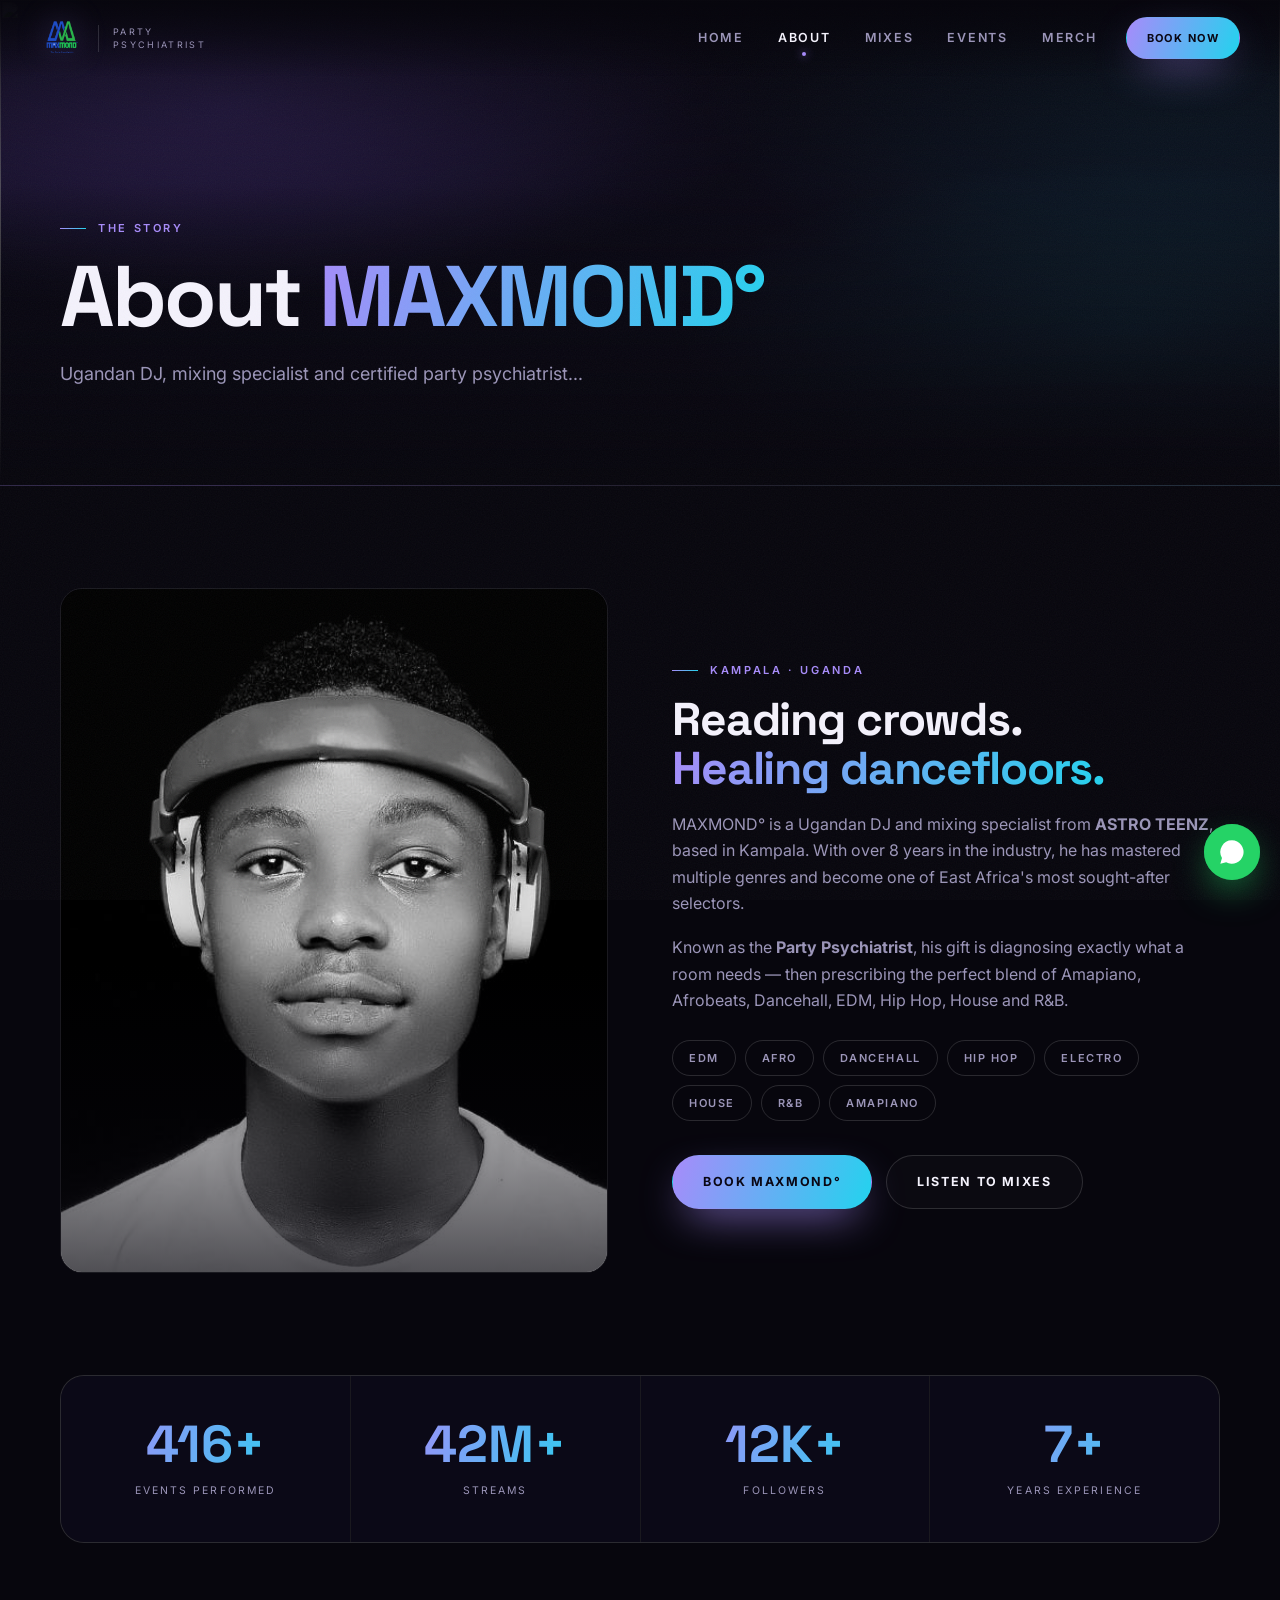
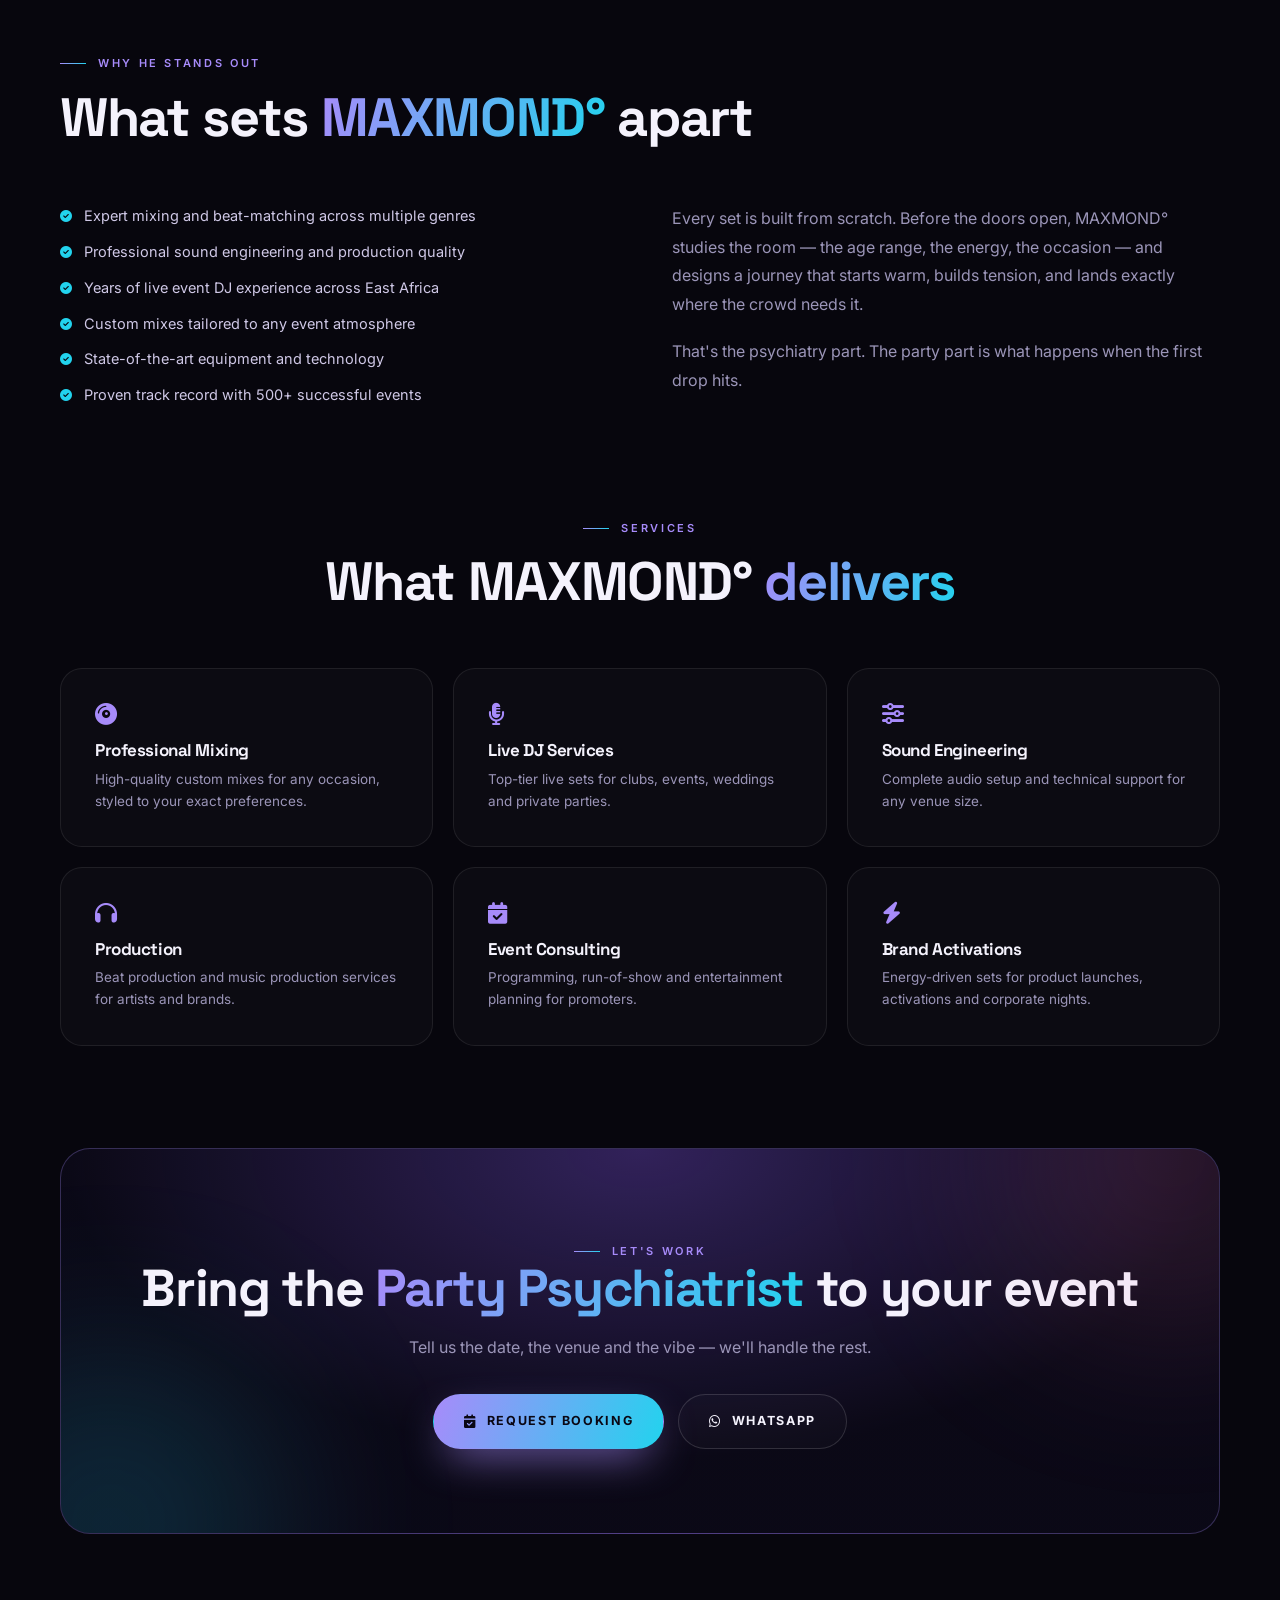
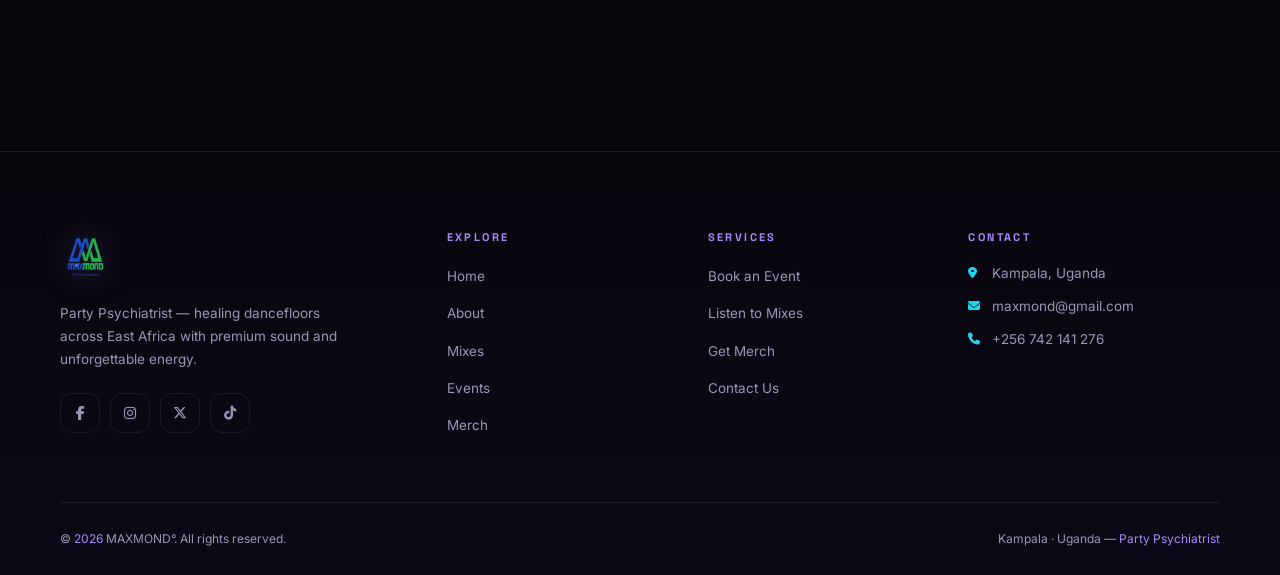
==== commit 83a19166: "Final polish: fixed mobile menu, added custom players, hero video" ====
--- a/about.html
+++ b/about.html
@@ -12,7 +12,7 @@
 <meta property="og:type" content="profile" />
 <meta property="og:title" content="About MAXMOND° — DJ Profile" />
 <meta property="og:description" content="The Party Psychiatrist: 8+ years healing dancefloors across East Africa." />
-<meta property="og:image" content="images/og.jpg" />
+<meta property="og:image" content="images/logo.png" />
 <meta property="og:url" content="https://maxmonddj.com/about.html" />
 <meta name="twitter:card" content="summary_large_image" />
 <link rel="preconnect" href="https://fonts.googleapis.com" />
--- a/style.css
+++ b/style.css
@@ -70,22 +70,27 @@
   position:fixed;inset:0 0 auto 0;z-index:100;
   display:flex;align-items:center;justify-content:space-between;gap:24px;
   padding:16px clamp(18px,4vw,40px);
-  transition:background .35s var(--ease),border-color .35s var(--ease),padding .35s var(--ease);
+  transition:padding .35s var(--ease), border-color .35s var(--ease);
   border-bottom:1px solid transparent;
 }
+
+/* The blur now lives on the pseudo-element, NOT the header itself */
 .site-header::before{
   content:"";position:absolute;inset:0;z-index:-1;
   background:linear-gradient(180deg,rgba(7,6,13,.9),rgba(7,6,13,0));
-  transition:opacity .35s var(--ease);
-}
+  transition:background .35s var(--ease), backdrop-filter .35s var(--ease);
+}
+
 .site-header.scrolled{
+  border-bottom-color:var(--line);
+  padding-block:10px;
+}
+
+.site-header.scrolled::before{
   background:rgba(7,6,13,.72);
   backdrop-filter:blur(18px) saturate(150%);
   -webkit-backdrop-filter:blur(18px) saturate(150%);
-  border-bottom-color:var(--line);
-  padding-block:10px;
-}
-.site-header.scrolled::before{opacity:0}
+}
 
 .brand{display:flex;align-items:center;gap:14px;flex-shrink:0}
 .brand img{height:44px;width:auto;transition:transform .3s var(--ease),filter .3s var(--ease);
@@ -110,16 +115,81 @@
 }
 .nav-cta{margin-left:10px}
 
+/* ============================================================
+   MENU BUTTON — rotating gradient ring + morphing lines
+   ============================================================ */
 .menu-btn{
-  display:none;width:46px;height:46px;border-radius:14px;
-  border:1px solid var(--line);flex-direction:column;align-items:center;justify-content:center;gap:5px;
-  transition:border-color .25s,background .25s;
-}
-.menu-btn span{display:block;width:20px;height:2px;background:var(--text);border-radius:2px;transition:.3s var(--ease)}
-.menu-btn:hover{border-color:var(--violet-b);background:rgba(167,139,250,.08)}
-.menu-btn.active span:nth-child(1){transform:translateY(7px) rotate(45deg)}
-.menu-btn.active span:nth-child(2){opacity:0}
-.menu-btn.active span:nth-child(3){transform:translateY(-7px) rotate(-45deg)}
+  display:none;
+  position:relative;
+  width:52px;height:52px;
+  border-radius:50%;
+  border:1px solid var(--line-2);
+  background:rgba(255,255,255,.03);
+  align-items:center;justify-content:center;
+  flex-direction:column;gap:6px;
+  overflow:hidden;
+  transition:border-color .3s, background .3s, transform .2s;
+  -webkit-tap-highlight-color:transparent;
+}
+
+/* Rotating conic gradient ring */
+.menu-btn::before{
+  content:"";position:absolute;inset:-2px;border-radius:50%;
+  background:conic-gradient(from 0deg,
+    transparent 0%,
+    var(--violet-b) 25%,
+    var(--cyan) 50%,
+    transparent 75%);
+  opacity:0;
+  transition:opacity .4s;
+  animation:menuSpin 4s linear infinite;
+  z-index:0;
+}
+
+/* Dark inner disc so the ring is a thin border */
+.menu-btn::after{
+  content:"";position:absolute;inset:2px;border-radius:50%;
+  background:rgba(11,9,23,.92);
+  backdrop-filter:blur(10px);
+  -webkit-backdrop-filter:blur(10px);
+  z-index:1;
+}
+
+.menu-btn > span{position:relative;z-index:2}
+.menu-btn:hover::before,
+.menu-btn.active::before{opacity:1}
+.menu-btn:hover{border-color:transparent;background:rgba(167,139,250,.05)}
+.menu-btn:active{transform:scale(.94)}
+
+.menu-btn span{
+  display:block;height:2px;
+  background:var(--text);border-radius:2px;
+  transition:transform .45s cubic-bezier(.7,0,.3,1),
+             opacity .25s,
+             width .3s var(--ease),
+             background .3s;
+}
+.menu-btn span:nth-child(1){width:22px}
+.menu-btn span:nth-child(2){width:14px}         /* asymmetric */
+.menu-btn span:nth-child(3){width:22px}
+.menu-btn:hover span:nth-child(2){width:22px}   /* expands on hover */
+.menu-btn.active span:nth-child(1){transform:translateY(8px) rotate(45deg);width:22px;background:var(--violet-b)}
+.menu-btn.active span:nth-child(2){opacity:0;transform:scaleX(0)}
+.menu-btn.active span:nth-child(3){transform:translateY(-8px) rotate(-45deg);width:22px;background:var(--violet-b)}
+
+@keyframes menuSpin{to{transform:rotate(360deg)}}
+
+/* Mobile drawer backdrop */
+.nav-backdrop{
+  position:fixed;inset:0;
+  background:rgba(7,6,13,.65);
+  backdrop-filter:blur(8px);
+  -webkit-backdrop-filter:blur(8px);
+  z-index:89;
+  opacity:0;visibility:hidden;
+  transition:opacity .35s var(--ease), visibility .35s;
+}
+.nav-backdrop.show{opacity:1;visibility:visible}
 
 /* Buttons */
 .btn{
@@ -478,18 +548,56 @@
 @media (max-width:960px){
   .menu-btn{display:flex}
   .brand-tag{display:none}
-  .nav{position:fixed;top:0;right:0;bottom:0;z-index:90;width:min(86vw,370px);
+
+  .nav{
+    position:fixed;top:0;right:0;bottom:0;z-index:90;
+    width:min(86vw,380px);
     flex-direction:column;align-items:stretch;justify-content:center;gap:6px;
-    padding:100px 26px 40px;background:rgba(9,7,18,.97);
-    backdrop-filter:blur(24px);-webkit-backdrop-filter:blur(24px);
-    border-left:1px solid var(--line);transform:translateX(100%);
-    transition:transform .45s var(--ease)}
+    padding:100px 26px 40px;
+    background:linear-gradient(180deg, rgba(9,7,18,.98), rgba(7,6,13,.98));
+    backdrop-filter:blur(24px);
+    -webkit-backdrop-filter:blur(24px);
+    border-left:1px solid var(--line);
+    transform:translateX(100%);
+    transition:transform .5s cubic-bezier(.76,0,.24,1);
+    box-shadow:-30px 0 80px -20px rgba(0,0,0,.6);
+  }
   .nav.open{transform:none}
-  .nav-link{font-size:15px;padding:15px 16px;border-radius:14px}
+
+  /* Staggered link entrance */
+  .nav .nav-link,
+  .nav .nav-cta{
+    opacity:0;
+    transform:translateX(40px);
+    transition:opacity .4s var(--ease), transform .4s var(--ease);
+  }
+  .nav.open .nav-link,
+  .nav.open .nav-cta{opacity:1;transform:none}
+  .nav.open .nav-link:nth-child(1){transition-delay:.12s}
+  .nav.open .nav-link:nth-child(2){transition-delay:.18s}
+  .nav.open .nav-link:nth-child(3){transition-delay:.24s}
+  .nav.open .nav-link:nth-child(4){transition-delay:.30s}
+  .nav.open .nav-link:nth-child(5){transition-delay:.36s}
+  .nav.open .nav-cta{transition-delay:.42s}
+
+  .nav-link{
+    font-size:15px;
+    padding:15px 18px;
+    border-radius:14px;
+    text-align:left;
+    justify-content:flex-start;
+  }
   .nav-link.active::after{display:none}
+  .nav-link.active{
+    background:rgba(167,139,250,.12);
+    color:var(--violet-b);
+    box-shadow:inset 0 0 0 1px rgba(167,139,250,.25);
+  }
   .nav-cta{margin:16px 0 0}
   .nav-cta.btn{width:100%}
   body.nav-open{overflow:hidden}
+
+  /* Keep the rest of the responsive rules below this block unchanged */
   .split{grid-template-columns:1fr}
   .split-media img{aspect-ratio:16/11}
   .stats{grid-template-columns:repeat(2,1fr)}
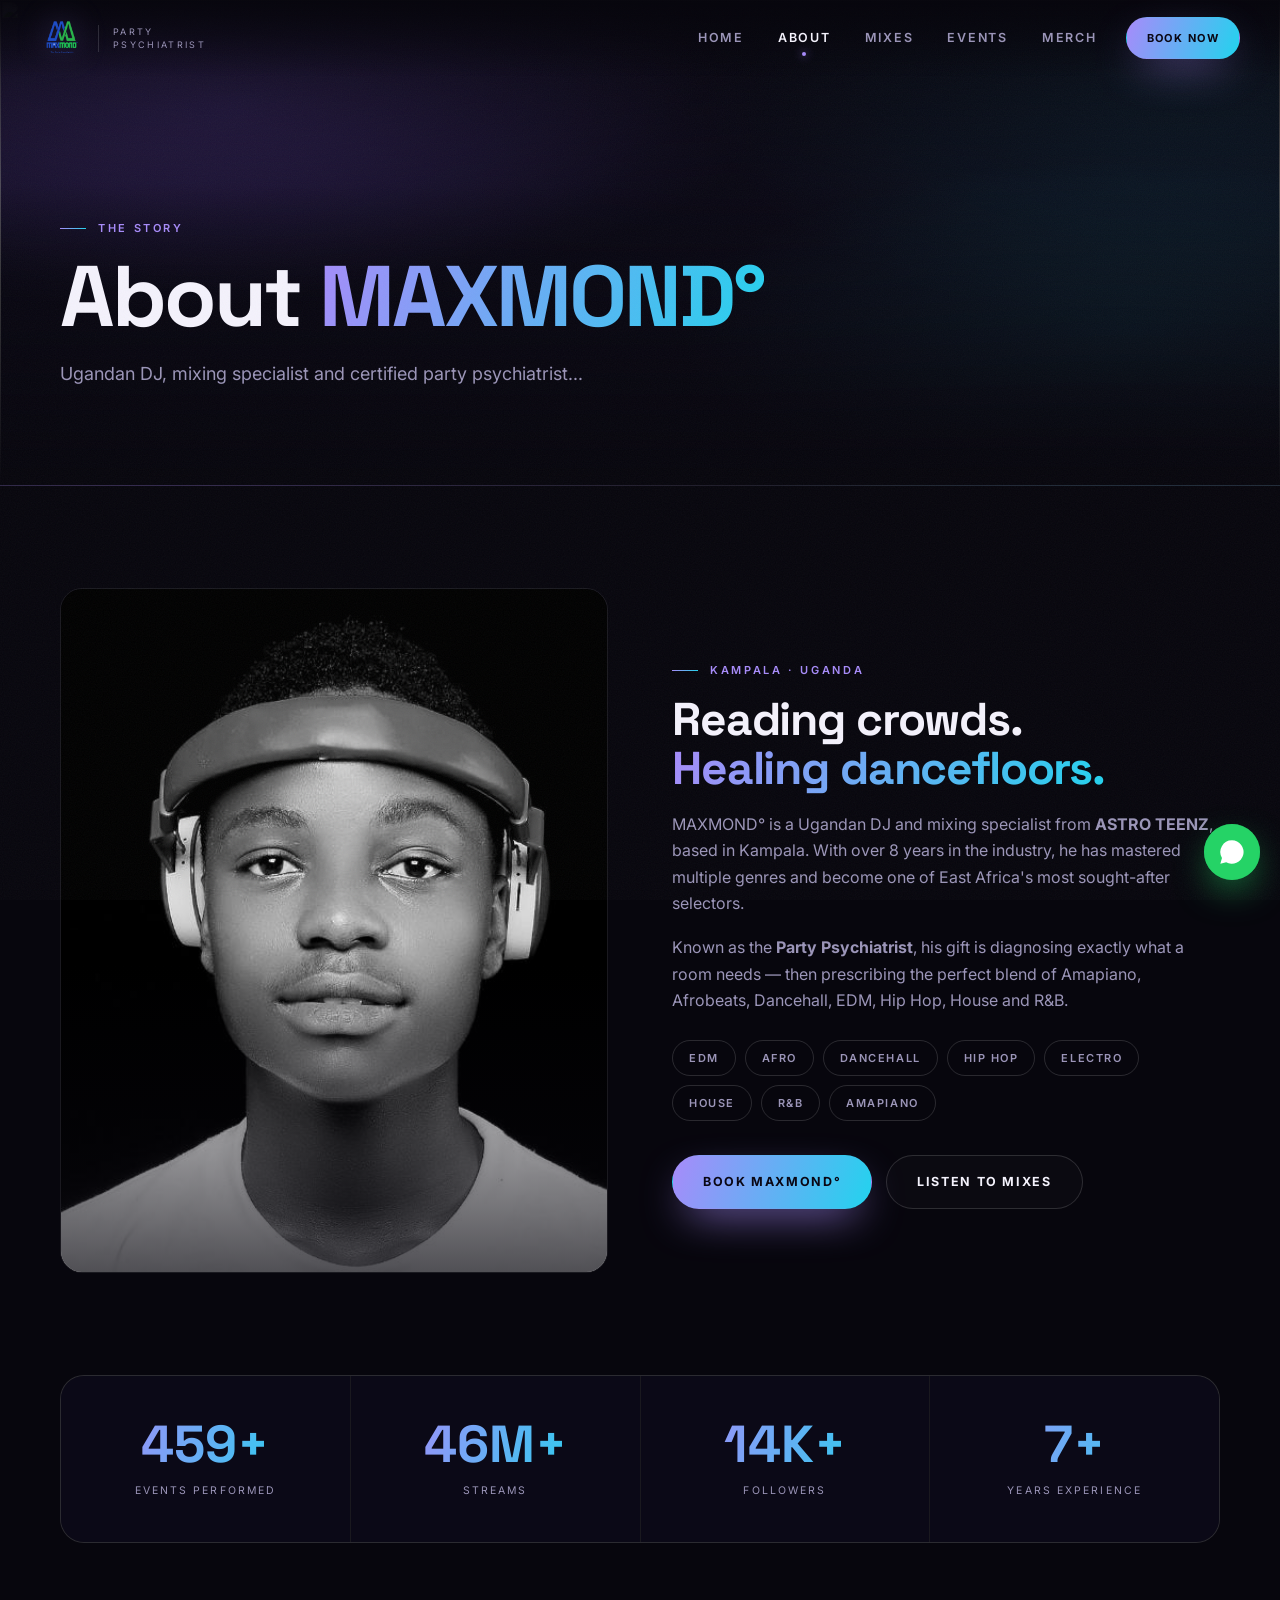
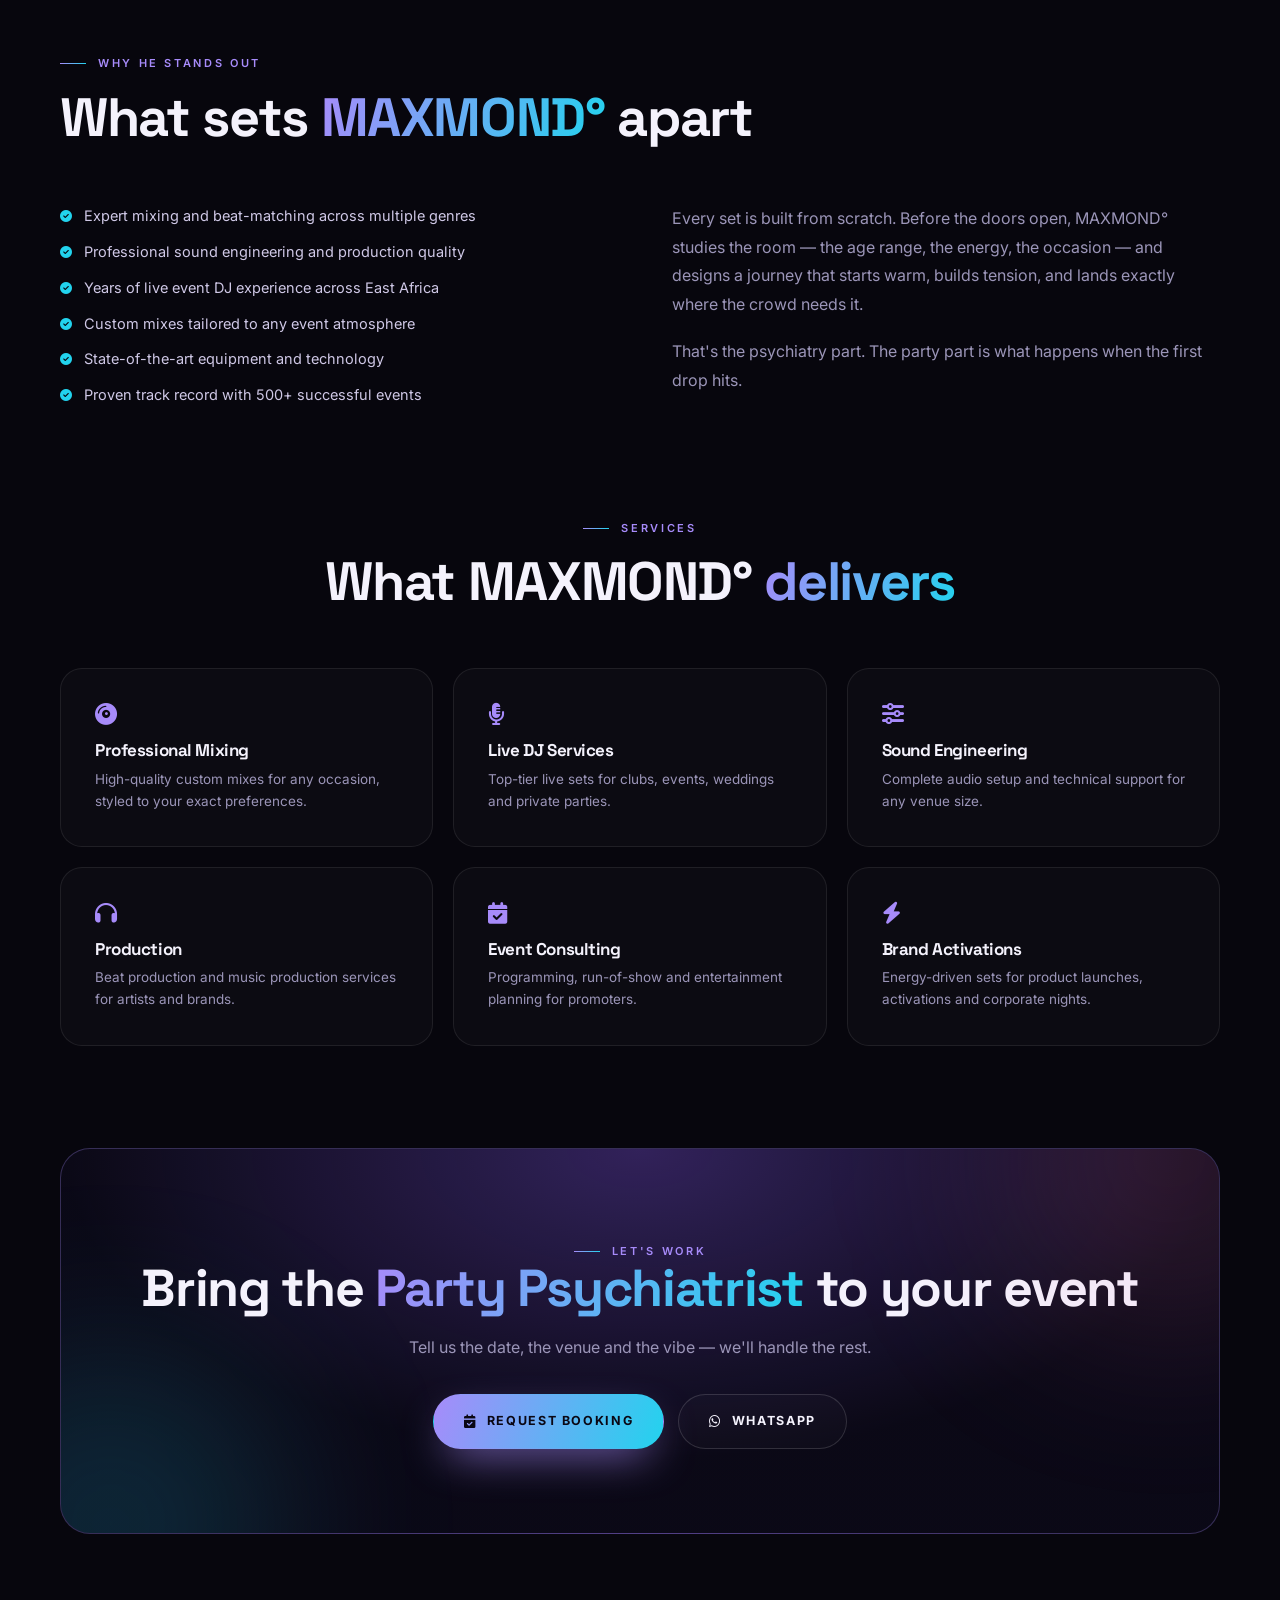
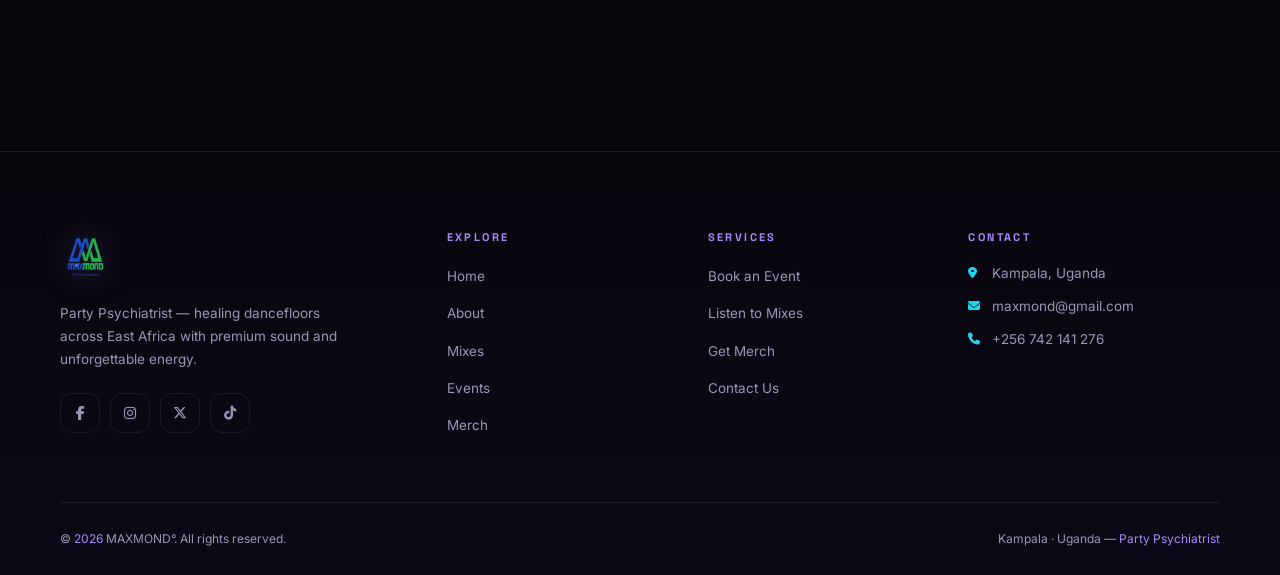
==== commit a5bc9f07: "Add Google verification file" ====
--- a/about.html
+++ b/about.html
@@ -13,7 +13,7 @@
 <meta property="og:title" content="About MAXMOND° — DJ Profile" />
 <meta property="og:description" content="The Party Psychiatrist: 8+ years healing dancefloors across East Africa." />
 <meta property="og:image" content="images/logo.png" />
-<meta property="og:url" content="https://maxmonddj.com/about.html" />
+<meta property="og:url" content="https://mathew-mats.github.io/MAXMOND--website/index.html" />
 <meta name="twitter:card" content="summary_large_image" />
 <link rel="preconnect" href="https://fonts.googleapis.com" />
 <link rel="preconnect" href="https://fonts.gstatic.com" crossorigin />
